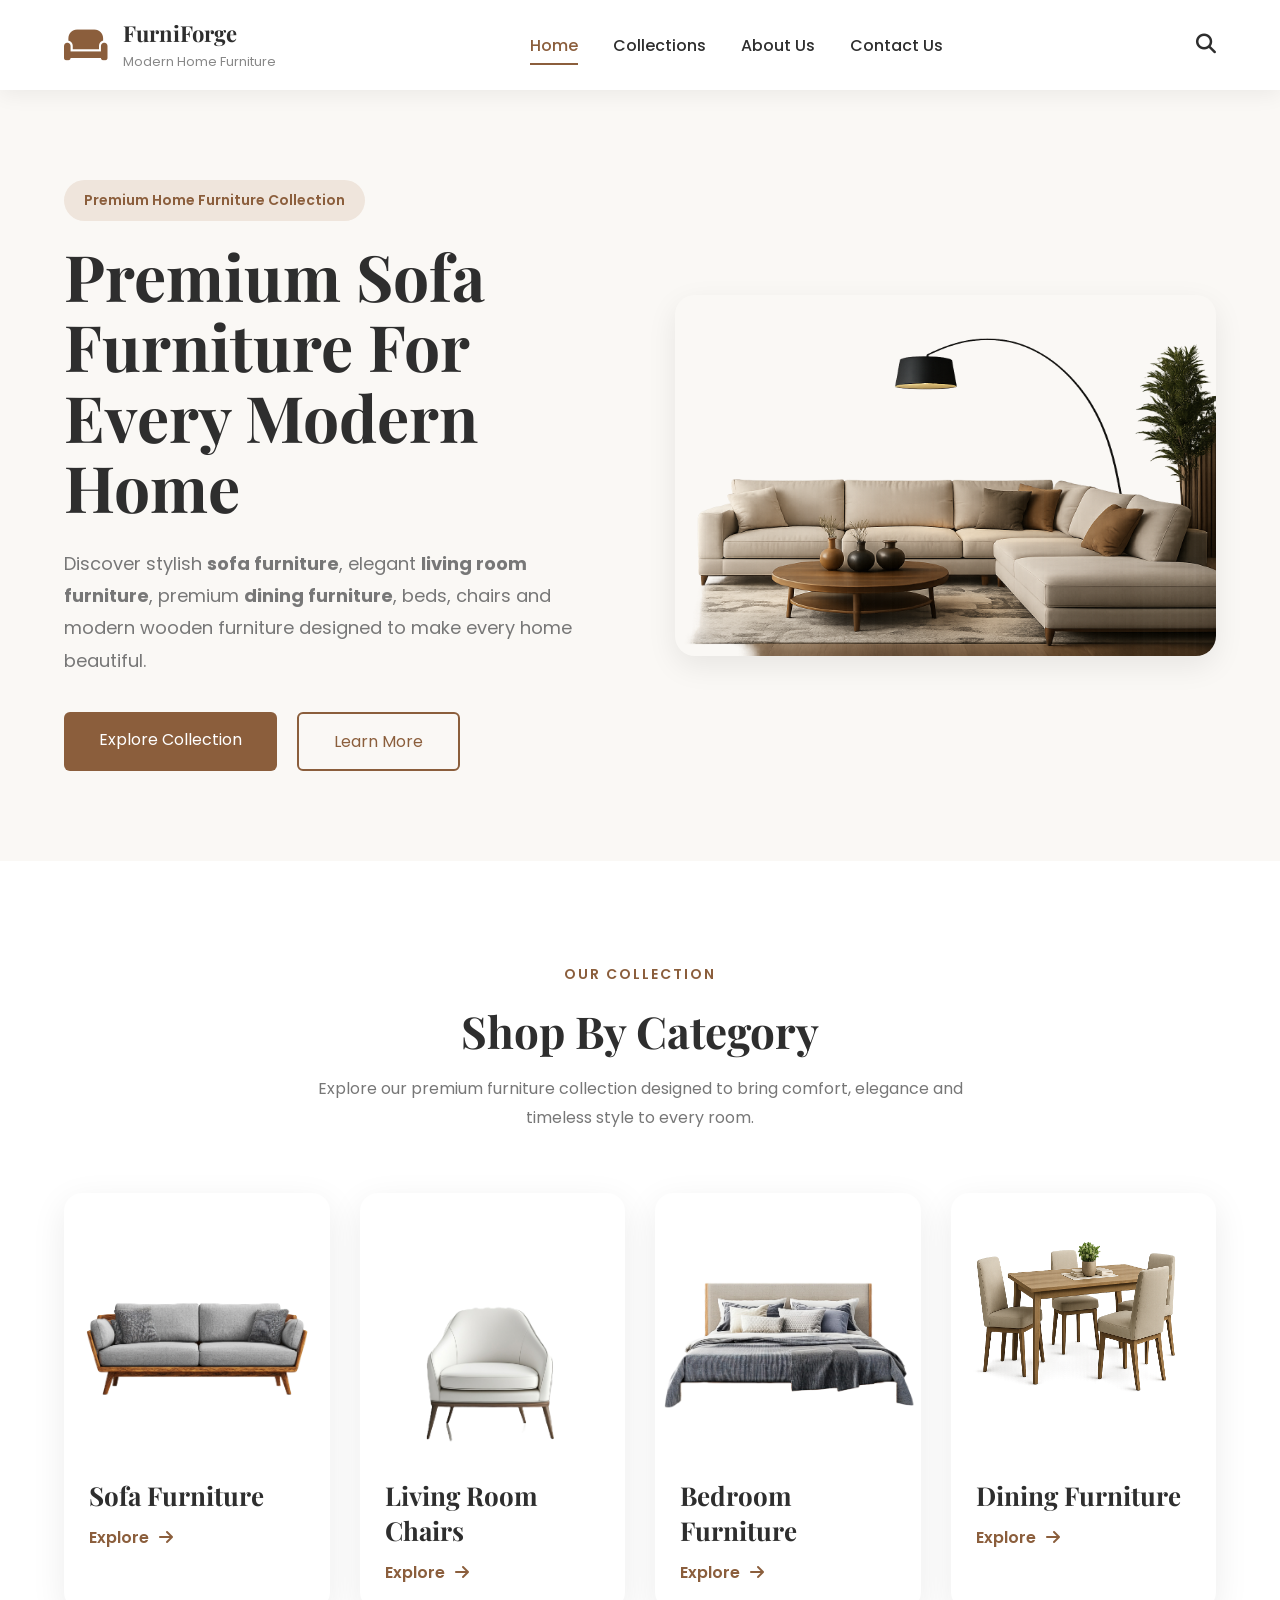
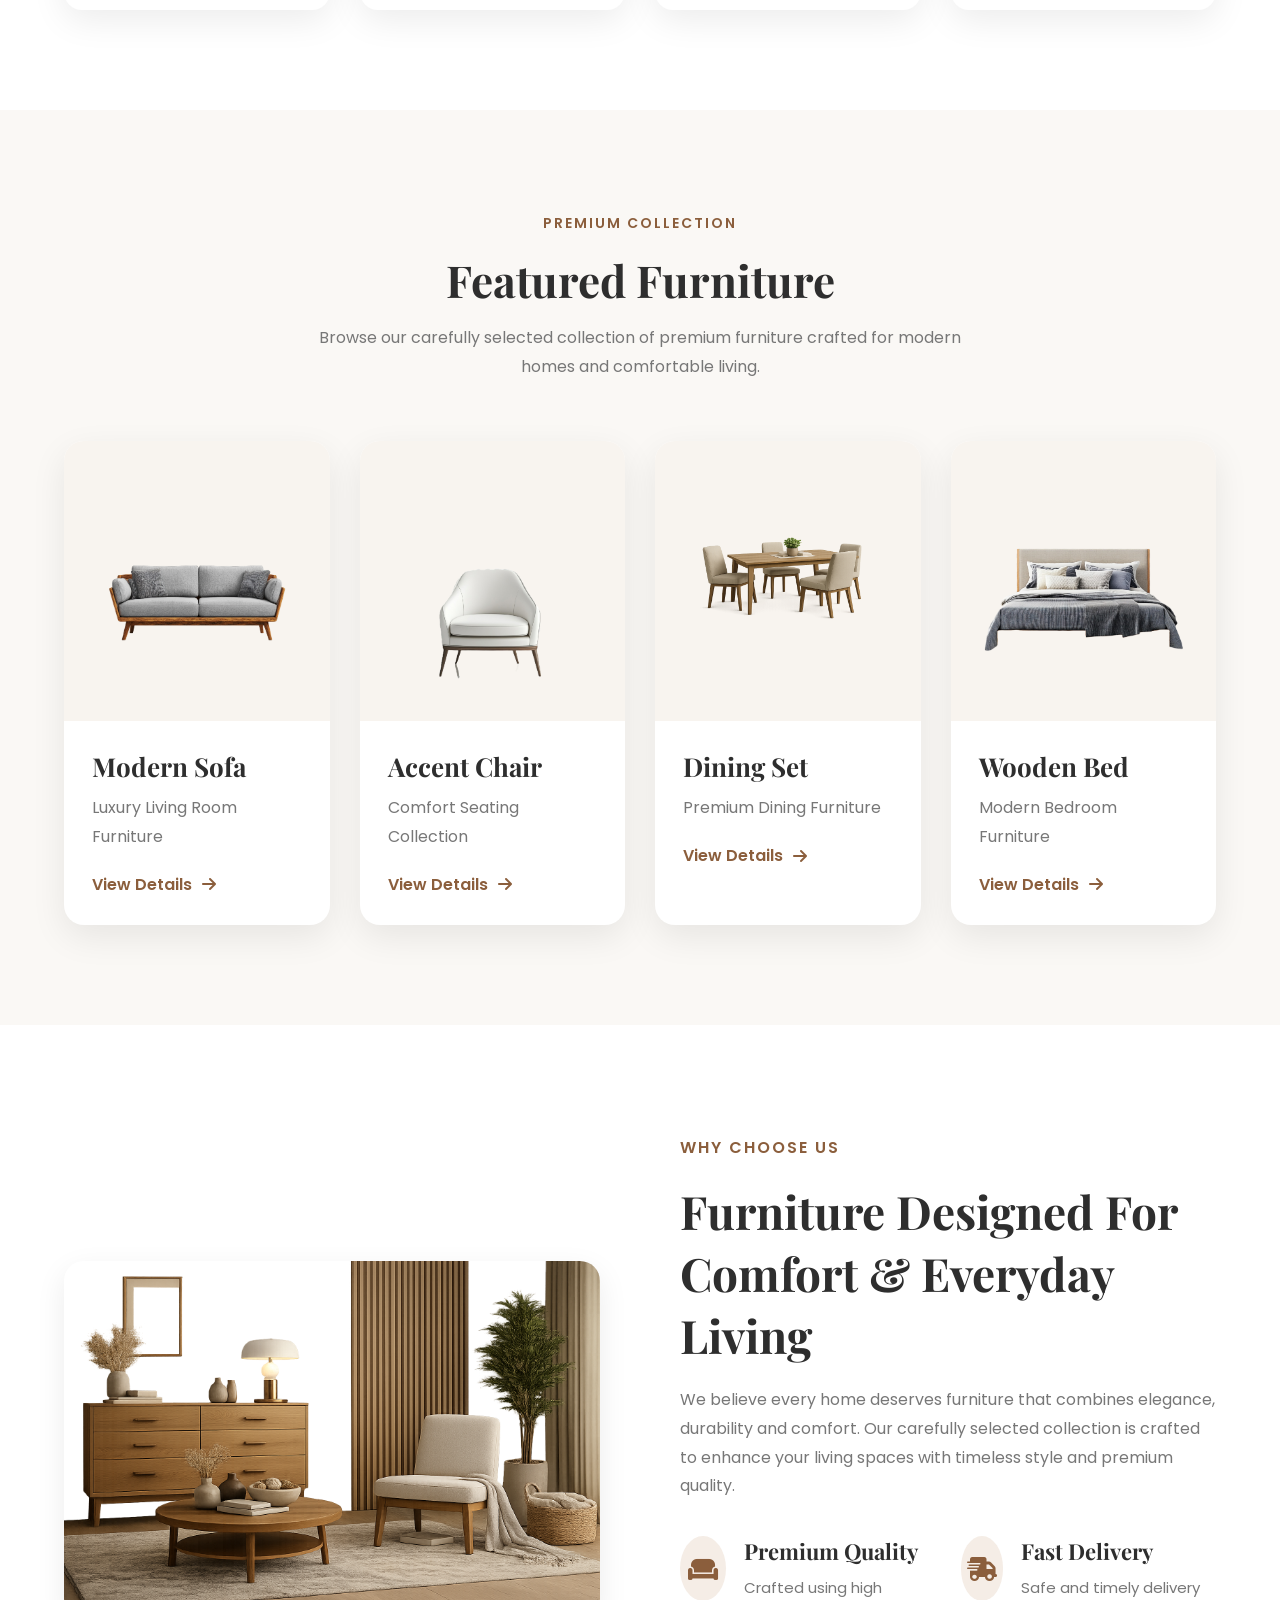
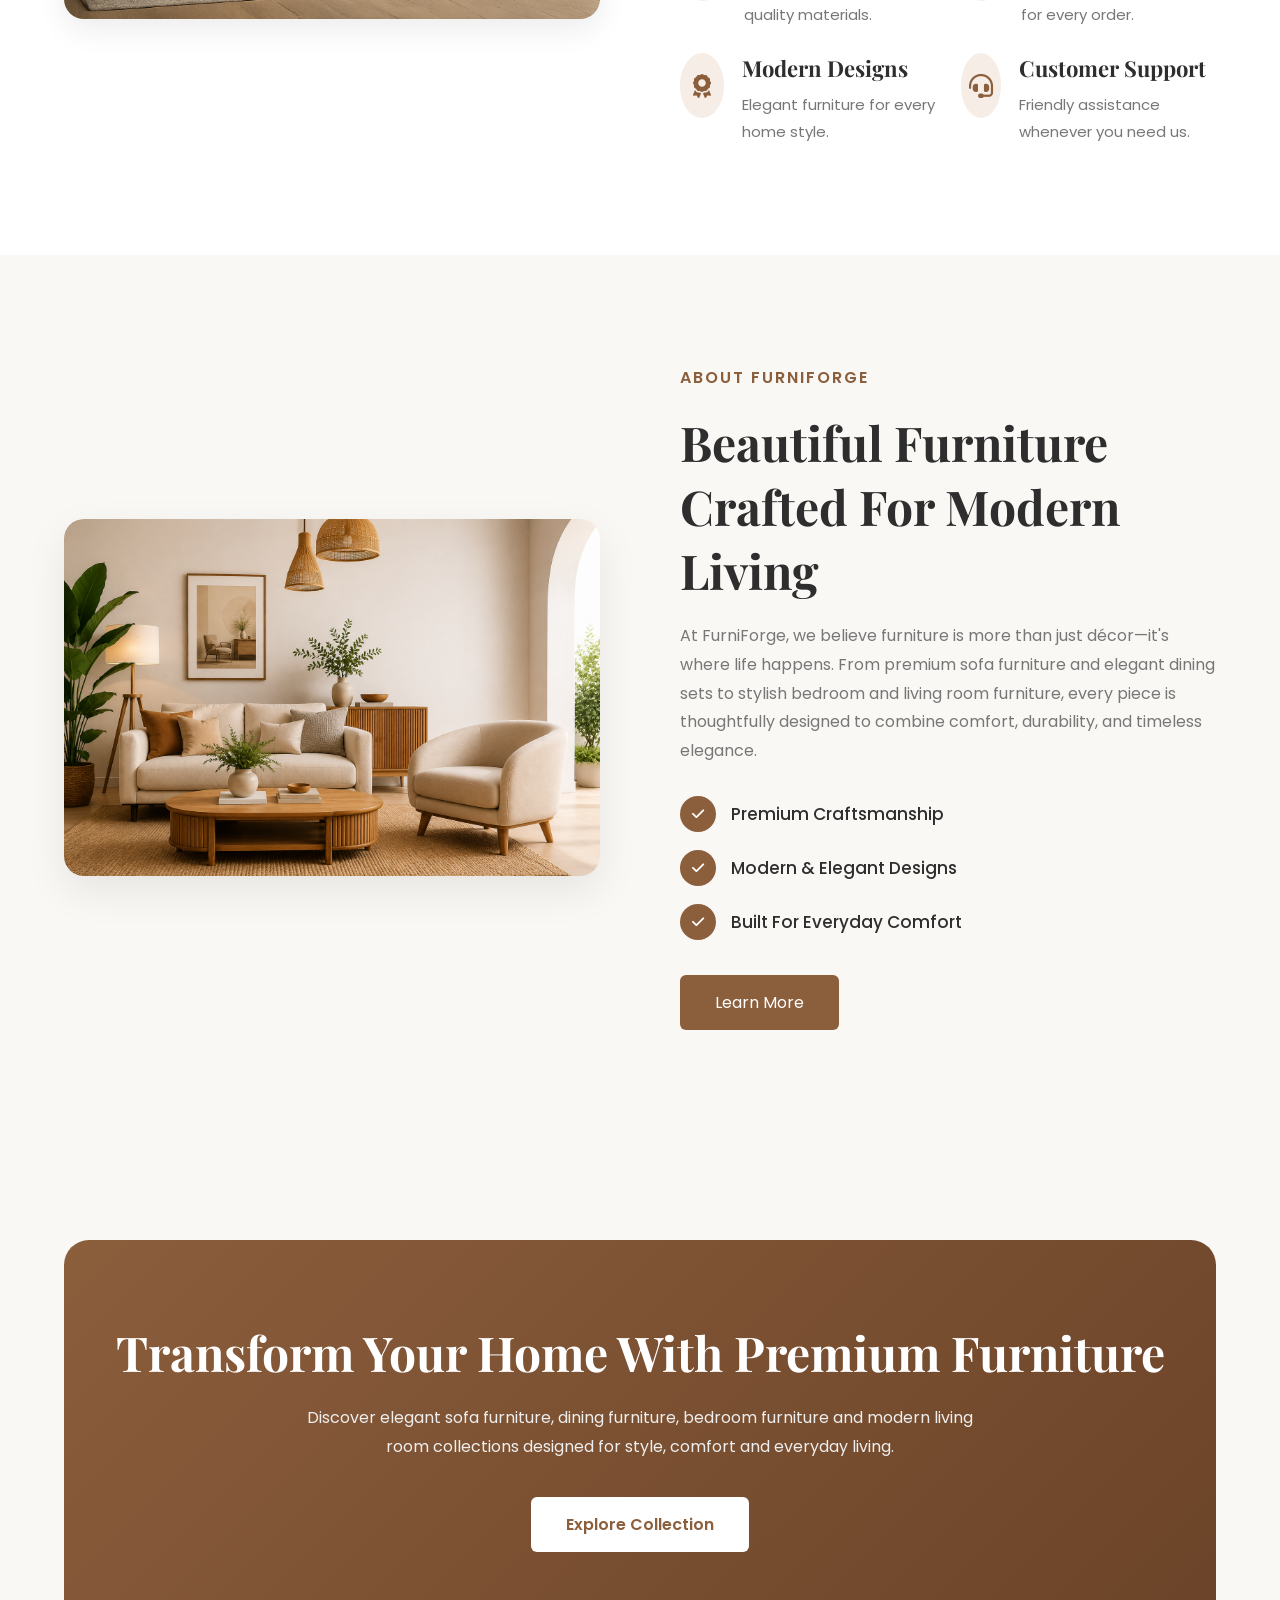
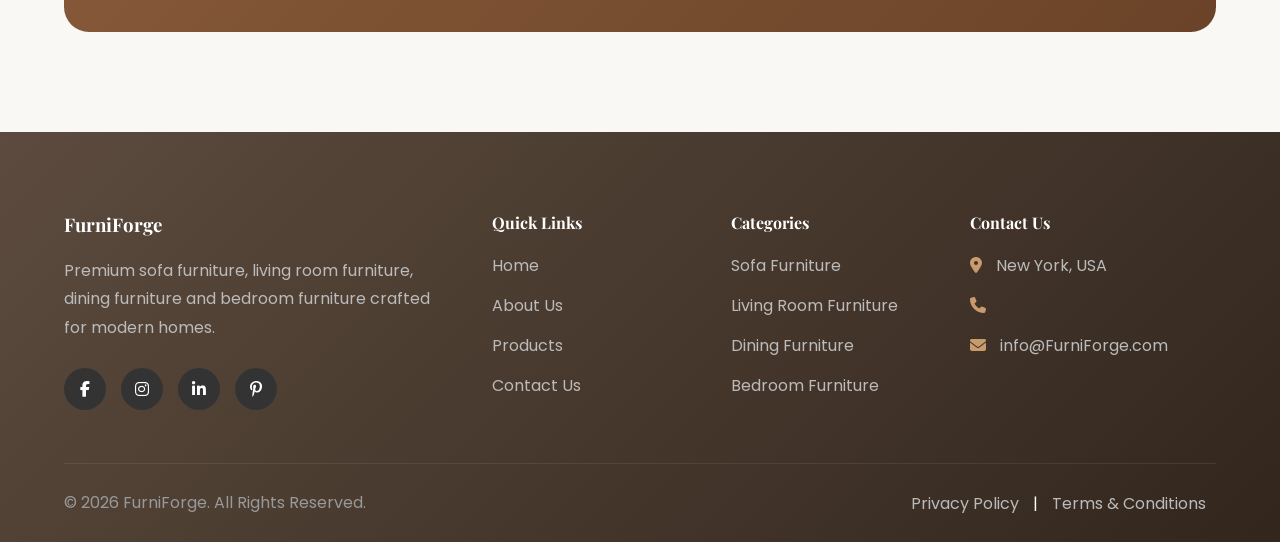
==== index.html @ 325b23bd "landing page" ====
<!doctype html>
<html lang="en">
  <head>
    <meta charset="UTF-8" />
    <meta http-equiv="X-UA-Compatible" content="IE=edge" />
    <meta name="viewport" content="width=device-width, initial-scale=1.0" />

    <title>Premium Sofa Furniture | Living Room & Dining Furniture</title>

    <meta
      name="description"
      content="Explore premium sofa furniture, living room furniture, dining furniture, bedroom furniture and modern home furniture crafted for comfort and style."
    />

    <meta
      name="keywords"
      content="Sofa Furniture, Living Room Furniture, Dining Furniture, Bedroom Furniture, Wooden Furniture, Home Furniture"
    />

    <meta name="author" content="Furniture Store" />

    <meta property="og:title" content="Premium Furniture Store" />
    <meta
      property="og:description"
      content="Modern Sofa Furniture, Living Room Furniture and Dining Furniture."
    />
    <meta property="og:type" content="website" />

    <link rel="preconnect" href="https://fonts.googleapis.com" />

    <link rel="preconnect" href="https://fonts.gstatic.com" crossorigin />

    <link
      href="https://fonts.googleapis.com/css2?family=Playfair+Display:wght@600;700&family=Poppins:wght@300;400;500;600;700&display=swap"
      rel="stylesheet"
    />

    <link
      rel="stylesheet"
      href="https://cdnjs.cloudflare.com/ajax/libs/font-awesome/6.7.2/css/all.min.css"
    />

    <link rel="stylesheet" href="CSS/index.css" />
  </head>

  <body>
    <header class="header">
      <div class="container">
        <nav class="navbar">
          <a href="index.html" class="logo">
            <i class="fa-solid fa-couch"></i>

            <div>
              <h2>FurniForge</h2>

              <span>Modern Home Furniture</span>
            </div>
          </a>

          <ul class="nav-links">
            <div class="close-menu">
              <i class="fa-solid fa-xmark"></i>
            </div>

            <li>
              <a class="active" href="index.html"> Home </a>
            </li>

            <li>
              <a href="#"> Collections </a>
            </li>

            <li>
              <a href="#"> About Us </a>
            </li>

            <li>
              <a href="#"> Contact Us </a>
            </li>
          </ul>

          <div class="nav-icons">
            <a href="#" aria-label="Search">
              <i class="fa-solid fa-magnifying-glass"></i>
            </a>

            <button class="menu-btn" aria-label="Open Menu">
              <i class="fa-solid fa-bars"></i>
            </button>
          </div>
        </nav>
      </div>
    </header>

    <section class="hero">
      <div class="container">
        <div class="hero-wrapper">
          <div class="hero-content">
            <span class="hero-tag"> Premium Home Furniture Collection </span>

            <h1>Premium Sofa Furniture For Every Modern Home</h1>

            <p>
              Discover stylish <strong>sofa furniture</strong>, elegant
              <strong>living room furniture</strong>, premium <strong>dining furniture</strong>,
              beds, chairs and modern wooden furniture designed to make every home beautiful.
            </p>

            <div class="hero-buttons">
              <a href="#products" class="btn"> Explore Collection </a>

              <a href="about.html" class="btn-outline"> Learn More </a>
            </div>
          </div>

          <div class="hero-image">
            <img src="Assets/hero.png" alt="Premium Sofa Furniture Living Room Furniture" />
          </div>
        </div>
      </div>
    </section>

    <section class="categories">
      <div class="container">
        <div class="section-title">
          <span>Our Collection</span>

          <h2>Shop By Category</h2>

          <p>
            Explore our premium furniture collection designed to bring comfort, elegance and
            timeless style to every room.
          </p>
        </div>

        <div class="category-grid">
          <!-- Sofa -->

          <div class="category-card">
            <img src="Assets/sofa.png" alt="Premium Sofa Furniture" />

            <div class="category-content">
              <h3>Sofa Furniture</h3>

              <a href="#">
                Explore
                <i class="fa-solid fa-arrow-right"></i>
              </a>
            </div>
          </div>

          <div class="category-card">
            <img src="Assets/chair.png" alt="Modern Chairs" />

            <div class="category-content">
              <h3>Living Room Chairs</h3>

              <a href="#">
                Explore
                <i class="fa-solid fa-arrow-right"></i>
              </a>
            </div>
          </div>

          <div class="category-card">
            <img src="Assets/bed.png" alt="Wooden Bed Furniture" />

            <div class="category-content">
              <h3>Bedroom Furniture</h3>

              <a href="#">
                Explore
                <i class="fa-solid fa-arrow-right"></i>
              </a>
            </div>
          </div>

          <div class="category-card">
            <img src="Assets/dining.png" alt="Dining Furniture" />

            <div class="category-content">
              <h3>Dining Furniture</h3>

              <a href="#">
                Explore
                <i class="fa-solid fa-arrow-right"></i>
              </a>
            </div>
          </div>
        </div>
      </div>
    </section>

    <section class="featured" id="products">
      <div class="container">
        <div class="section-title">
          <span>Premium Collection</span>

          <h2>Featured Furniture</h2>

          <p>
            Browse our carefully selected collection of premium furniture crafted for modern homes
            and comfortable living.
          </p>
        </div>

        <div class="featured-grid">
          <div class="product-card">
            <div class="product-img">
              <img src="Assets/sofa.png" alt="Modern Sofa Furniture" />
            </div>

            <div class="product-content">
              <h3>Modern Sofa</h3>

              <p>Luxury Living Room Furniture</p>

              <a href="#">
                View Details
                <i class="fa-solid fa-arrow-right"></i>
              </a>
            </div>
          </div>

          <div class="product-card">
            <div class="product-img">
              <img src="Assets/chair.png" alt="Accent Chair" />
            </div>

            <div class="product-content">
              <h3>Accent Chair</h3>

              <p>Comfort Seating Collection</p>

              <a href="#">
                View Details
                <i class="fa-solid fa-arrow-right"></i>
              </a>
            </div>
          </div>

          <div class="product-card">
            <div class="product-img">
              <img src="Assets/dining.png" alt="Dining Furniture" />
            </div>

            <div class="product-content">
              <h3>Dining Set</h3>

              <p>Premium Dining Furniture</p>

              <a href="#">
                View Details
                <i class="fa-solid fa-arrow-right"></i>
              </a>
            </div>
          </div>

          <div class="product-card">
            <div class="product-img">
              <img src="Assets/bed.png" alt="Wooden Bed" />
            </div>

            <div class="product-content">
              <h3>Wooden Bed</h3>

              <p>Modern Bedroom Furniture</p>

              <a href="#">
                View Details
                <i class="fa-solid fa-arrow-right"></i>
              </a>
            </div>
          </div>
        </div>
      </div>
    </section>

    <section class="why-us">
      <div class="container">
        <div class="why-wrapper">
          <div class="why-image">
            <img src="Assets/Furniture.png" alt="Premium Wooden Furniture" />
          </div>

          <div class="why-content">
            <span class="section-subtitle"> Why Choose Us </span>

            <h2>Furniture Designed For Comfort & Everyday Living</h2>

            <p>
              We believe every home deserves furniture that combines elegance, durability and
              comfort. Our carefully selected collection is crafted to enhance your living spaces
              with timeless style and premium quality.
            </p>

            <div class="why-features">
              <div class="feature-item">
                <i class="fa-solid fa-couch"></i>

                <div>
                  <h4>Premium Quality</h4>

                  <p>Crafted using high quality materials.</p>
                </div>
              </div>

              <div class="feature-item">
                <i class="fa-solid fa-truck-fast"></i>

                <div>
                  <h4>Fast Delivery</h4>

                  <p>Safe and timely delivery for every order.</p>
                </div>
              </div>

              <div class="feature-item">
                <i class="fa-solid fa-award"></i>

                <div>
                  <h4>Modern Designs</h4>

                  <p>Elegant furniture for every home style.</p>
                </div>
              </div>

              <div class="feature-item">
                <i class="fa-solid fa-headset"></i>

                <div>
                  <h4>Customer Support</h4>

                  <p>Friendly assistance whenever you need us.</p>
                </div>
              </div>
            </div>
          </div>
        </div>
      </div>
    </section>

    <section class="about">
      <div class="container">
        <div class="about-wrapper">
          <div class="about-image">
            <img src="Assets/About.png" alt="Modern Living Room Furniture" />
          </div>

          <div class="about-content">
            <span class="section-subtitle"> About FurniForge </span>

            <h2>Beautiful Furniture Crafted For Modern Living</h2>

            <p>
              At FurniForge, we believe furniture is more than just décor—it's where life happens.
              From premium sofa furniture and elegant dining sets to stylish bedroom and living room
              furniture, every piece is thoughtfully designed to combine comfort, durability, and
              timeless elegance.
            </p>

            <div class="about-features">
              <div>
                <i class="fa-solid fa-check"></i>

                Premium Craftsmanship
              </div>

              <div>
                <i class="fa-solid fa-check"></i>

                Modern & Elegant Designs
              </div>

              <div>
                <i class="fa-solid fa-check"></i>

                Built For Everyday Comfort
              </div>
            </div>

            <a href="about.html" class="btn"> Learn More </a>
          </div>
        </div>
      </div>
    </section>

    <section class="cta">
      <div class="container">
        <div class="cta-box">
          <h2>Transform Your Home With Premium Furniture</h2>

          <p>
            Discover elegant sofa furniture, dining furniture, bedroom furniture and modern living
            room collections designed for style, comfort and everyday living.
          </p>

          <a href="#" class="btn"> Explore Collection </a>
        </div>
      </div>
    </section>

    <footer class="footer">
      <div class="container">
        <div class="footer-grid">
          <div class="footer-col">
            <h3>FurniForge</h3>

            <p>
              Premium sofa furniture, living room furniture, dining furniture and bedroom furniture
              crafted for modern homes.
            </p>

            <div class="social-icons">
              <a href="#"><i class="fab fa-facebook-f"></i></a>

              <a href="#"><i class="fab fa-instagram"></i></a>

              <a href="#"><i class="fab fa-linkedin-in"></i></a>

              <a href="#"><i class="fab fa-pinterest-p"></i></a>
            </div>
          </div>

          <div class="footer-col">
            <h4>Quick Links</h4>

            <ul>
              <li><a href="index.html">Home</a></li>

              <li><a href="about.html">About Us</a></li>

              <li><a href="#">Products</a></li>

              <li><a href="#">Contact Us</a></li>
            </ul>
          </div>

          <div class="footer-col">
            <h4>Categories</h4>

            <ul>
              <li><a href="#">Sofa Furniture</a></li>

              <li><a href="#">Living Room Furniture</a></li>

              <li><a href="#">Dining Furniture</a></li>

              <li><a href="#">Bedroom Furniture</a></li>
            </ul>
          </div>

          <div class="footer-col">
            <h4>Contact Us</h4>

            <ul>
              <li>
                <i class="fa-solid fa-location-dot"></i>
                New York, USA
              </li>

              <li>
                <i class="fa-solid fa-phone"></i>
              </li>

              <li>
                <i class="fa-solid fa-envelope"></i>
                info@FurniForge.com
              </li>
            </ul>
          </div>
        </div>

        <div class="footer-bottom">
          <p>© 2026 FurniForge. All Rights Reserved.</p>

          <div>
            <a href="privacy-policy.html">Privacy Policy</a>

            <span>|</span>

            <a href="terms-and-conditions.html">Terms & Conditions</a>
          </div>
        </div>
      </div>
    </footer>
  </body>

  <script src="JS/script.js"></script>
</html>
---- CSS/index.css ----
:root {
  --primary: #8b5e3c;
  --secondary: #c89b6d;
  --background: #faf8f5;
  --white: #ffffff;
  --dark: #2e2e2e;
  --light: #777;
  --border: #ece6df;
  --shadow: 0 10px 30px rgba(0, 0, 0, 0.08);
}

* {
  margin: 0;
  padding: 0;
  box-sizing: border-box;
}

html {
  scroll-behavior: smooth;
}

body {
  font-family: "Poppins", sans-serif;
  background: var(--background);
  color: var(--dark);
  overflow-x: hidden;
}

img {
  width: 100%;
  display: block;
}

a {
  text-decoration: none;
  color: inherit;
}

ul {
  list-style: none;
}

.container {
  width: 90%;
  max-width: 1320px;
  margin: auto;
}

section {
  padding: 90px 0;
}

h1,
h2,
h3,
h4 {
  font-family: "Playfair Display", serif;
  font-weight: 700;
}

h1 {
  font-size: 64px;
  line-height: 1.1;
}

h2 {
  font-size: 42px;
}

p {
  color: var(--light);
  line-height: 1.8;
}

.btn {
  display: inline-block;
  padding: 15px 35px;
  background: var(--primary);
  color: #fff;
  border-radius: 6px;
  transition: 0.3s;
}

.btn:hover {
  background: #6b4328;
}

.header {
  position: sticky;
  top: 0;
  left: 0;
  width: 100%;
  background: #fff;
  z-index: 999;
  box-shadow: 0 5px 20px rgba(0, 0, 0, 0.06);
}

.navbar {
  display: flex;
  justify-content: space-between;
  align-items: center;
  height: 90px;
}

.logo {
  display: flex;
  align-items: center;
  gap: 15px;
}

.logo i {
  font-size: 35px;
  color: var(--primary);
}

.logo h2 {
  font-size: 22px;
  color: var(--dark);
}

.logo span {
  font-size: 13px;
  color: #888;
}

.nav-links {
  display: flex;
  gap: 35px;
}

.nav-links a {
  position: relative;
  font-weight: 500;
  color: var(--dark);
  transition: 0.3s;
}

.nav-links a:hover,
.nav-links .active {
  color: var(--primary);
}

.nav-links a::after {
  content: "";
  position: absolute;
  left: 0;
  bottom: -8px;
  width: 0;
  height: 2px;
  background: var(--primary);
  transition: 0.3s;
}

.nav-links a:hover::after,
.nav-links .active::after {
  width: 100%;
}

.nav-icons {
  display: flex;
  align-items: center;
  gap: 25px;
}

.nav-icons i {
  font-size: 20px;
  color: var(--dark);
  cursor: pointer;
  transition: 0.3s;
}

.nav-icons i:hover {
  color: var(--primary);
}

.menu-btn {
  display: none;
  border: none;
  background: none;
  cursor: pointer;
}

.menu-btn i {
  font-size: 28px;
}

.close-menu {
  display: none;
}

.hero {
  padding: 90px 0;
  background: #faf8f5;
}

.hero-wrapper {
  display: flex;
  align-items: center;
  justify-content: space-between;
  gap: 70px;
}

.hero-content {
  flex: 1;
}

.hero-tag {
  display: inline-block;
  padding: 10px 20px;
  background: #efe5dc;
  color: var(--primary);
  border-radius: 40px;
  font-size: 14px;
  font-weight: 600;
  margin-bottom: 20px;
}

.hero-content h1 {
  font-size: 64px;
  line-height: 1.1;
  margin-bottom: 25px;
  color: var(--dark);
}

.hero-content p {
  font-size: 18px;
  margin-bottom: 35px;
  max-width: 600px;
}

.hero-buttons {
  display: flex;
  gap: 20px;
}

.btn-outline {
  padding: 15px 35px;
  border: 2px solid var(--primary);
  border-radius: 6px;
  color: var(--primary);
  transition: 0.3s;
}

.btn-outline:hover {
  background: var(--primary);
  color: #fff;
}

.hero-image {
  flex: 1;
}

.hero-image img {
  width: 100%;
  border-radius: 20px;
  box-shadow: var(--shadow);
}

.categories {
  padding: 100px 0;
  background: #fff;
}

.section-title {
  text-align: center;
  margin-bottom: 60px;
}

.section-title span {
  color: var(--primary);
  text-transform: uppercase;
  letter-spacing: 2px;
  font-size: 14px;
  font-weight: 600;
}

.section-title h2 {
  margin: 15px 0;
  font-size: 44px;
}

.section-title p {
  max-width: 650px;
  margin: auto;
}

.category-grid {
  display: grid;
  grid-template-columns: repeat(4, 1fr);
  gap: 30px;
}

.category-card {
  overflow: hidden;
  border-radius: 18px;
  background: #fff;
  box-shadow: 0 10px 35px rgba(0, 0, 0, 0.08);
  transition: 0.4s;
}

.category-card:hover {
  transform: translateY(-10px);
}

.category-card img {
  width: 100%;
  height: 260px;
  object-fit: fill;
  transition: 0.5s;
}

.category-card:hover img {
  transform: scale(1.08);
}

.category-content {
  padding: 25px;
}

.category-content h3 {
  margin-bottom: 12px;
  font-size: 26px;
}

.category-content a {
  color: var(--primary);
  font-weight: 600;
  display: inline-flex;
  gap: 10px;
  align-items: center;
}

.category-content a i {
  transition: 0.3s;
}

.category-card:hover i {
  transform: translateX(8px);
}

/* FEATURED */

.featured {
  background: #faf8f5;
  padding: 100px 0;
}

.featured-grid {
  margin-top: 60px;
  display: grid;
  grid-template-columns: repeat(4, 1fr);
  gap: 30px;
}

.product-card {
  background: #fff;
  border-radius: 20px;
  overflow: hidden;
  box-shadow: 0 12px 35px rgba(0, 0, 0, 0.08);
  transition: 0.4s;
}

.product-card:hover {
  transform: translateY(-10px);
}

.product-img {
  height: 280px;
  background: #f8f4ef;
  display: flex;
  align-items: center;
  justify-content: center;
  overflow: hidden;
}

.product-img img {
  width: 80%;
  transition: 0.4s;
}

.product-card:hover img {
  transform: scale(1.08);
}

.product-content {
  padding: 28px;
}

.product-content h3 {
  font-size: 26px;
  margin-bottom: 10px;
}

.product-content p {
  margin-bottom: 20px;
  color: #777;
}

.product-content a {
  color: var(--primary);
  font-weight: 600;
  display: inline-flex;
  gap: 10px;
  align-items: center;
}

.product-content a i {
  transition: 0.3s;
}

.product-card:hover a i {
  transform: translateX(8px);
}

.why-us {
  padding: 110px 0;
  background: #fff;
}

.why-wrapper {
  display: flex;
  align-items: center;
  gap: 80px;
}

.why-image {
  flex: 1;
}

.why-image img {
  width: 100%;
  border-radius: 20px;
  box-shadow: var(--shadow);
}

.why-content {
  flex: 1;
}

.section-subtitle {
  color: var(--primary);
  font-weight: 600;
  text-transform: uppercase;
  letter-spacing: 2px;
}

.why-content h2 {
  font-size: 46px;
  margin: 20px 0;
}

.why-content > p {
  margin-bottom: 35px;
}

.why-features {
  display: grid;
  grid-template-columns: repeat(2, 1fr);
  gap: 25px;
}

.feature-item {
  display: flex;
  gap: 18px;
}

.feature-item i {
  width: 65px;
  height: 65px;
  background: #f5ede6;
  color: var(--primary);
  border-radius: 50%;
  display: flex;
  justify-content: center;
  align-items: center;
  font-size: 24px;
}

.feature-item h4 {
  margin-bottom: 8px;
  font-size: 22px;
}

.feature-item p {
  font-size: 15px;
}

/* ABOUT */

.about {
  padding: 110px 0;
  background: #faf8f5;
}

.about-wrapper {
  display: flex;
  align-items: center;
  gap: 80px;
}

.about-image {
  flex: 1;
}

.about-image img {
  width: 100%;
  border-radius: 20px;
  box-shadow: 0 15px 40px rgba(0, 0, 0, 0.08);
}

.about-content {
  flex: 1;
}

.about-content h2 {
  font-size: 48px;
  margin: 20px 0;
}

.about-content p {
  margin-bottom: 30px;
}

.about-features {
  display: flex;
  flex-direction: column;
  gap: 18px;
  margin-bottom: 35px;
}

.about-features div {
  display: flex;
  align-items: center;
  gap: 15px;
  font-size: 17px;
  font-weight: 500;
}

.about-features i {
  width: 36px;
  height: 36px;
  background: var(--primary);
  color: #fff;
  border-radius: 50%;
  display: flex;
  justify-content: center;
  align-items: center;
  font-size: 14px;
}

/* CTA */

.cta {
  padding: 100px 0;
  background: #faf8f5;
}

.cta-box {
  background: linear-gradient(135deg, #8b5e3c, #6b4328);
  border-radius: 25px;
  padding: 80px 40px;
  text-align: center;
  color: #fff;
}

.cta-box h2 {
  font-size: 48px;
  margin-bottom: 20px;
  color: #fff;
}

.cta-box p {
  max-width: 700px;
  margin: 0 auto 35px;
  color: #eee;
}

.cta-box .btn {
  background: #fff;
  color: var(--primary);
  font-weight: 600;
}

.cta-box .btn:hover {
  background: #f2f2f2;
}

/* FOOTER */

.footer {
  background: linear-gradient(135deg, #5c4b3e, #32261d);
  color: #fff;
  padding: 80px 0 25px;
}

.footer-grid {
  display: grid;
  grid-template-columns: 2fr 1fr 1fr 1.3fr;
  gap: 50px;
  margin-bottom: 50px;
}

.footer h3,
.footer h4 {
  color: #fff;
  margin-bottom: 20px;
}

.footer p {
  color: #bbb;
  line-height: 1.8;
}

.footer ul {
  padding: 0;
}

.footer ul li {
  margin-bottom: 15px;
  color: #bbb;
}

.footer ul li a {
  color: #bbb;
  transition: 0.3s;
}

.footer ul li a:hover {
  color: #fff;
  padding-left: 5px;
}

.footer ul li i {
  color: var(--secondary);
  margin-right: 10px;
}

.social-icons {
  display: flex;
  gap: 15px;
  margin-top: 25px;
}

.social-icons a {
  width: 42px;
  height: 42px;
  border-radius: 50%;
  background: #333;
  color: #fff;
  display: flex;
  align-items: center;
  justify-content: center;
  transition: 0.3s;
}

.social-icons a:hover {
  background: var(--primary);
}

.footer-bottom {
  border-top: 1px solid rgba(255, 255, 255, 0.08);
  padding-top: 25px;
  display: flex;
  justify-content: space-between;
  align-items: center;
  flex-wrap: wrap;
  gap: 15px;
}

.footer-bottom p {
  color: #999;
}

.footer-bottom a {
  color: #bbb;
  margin: 0 10px;
}

.footer-bottom a:hover {
  color: #fff;
}

@media (max-width: 992px) {
  .logo h2 {
    font-size: 24px;
  }

  .logo span {
    display: none;
  }

  .menu-btn {
    display: block;
  }

  .nav-icons a {
    display: none;
  }

  /* Menu */

  .nav-links {
    position: fixed;
    top: 0;
    right: -100%;
    width: 300px;
    height: 100vh;
    background: #fff;
    display: flex;
    flex-direction: column;
    align-items: flex-start;
    justify-content: flex-start;
    gap: 25px;
    padding: 100px 35px;
    transition: 0.4s ease;
    box-shadow: -10px 0 30px rgba(0, 0, 0, 0.1);
    z-index: 1001;
  }

  .nav-links.active {
    right: 0;
  }

  .nav-links li {
    width: 100%;
  }

  .nav-links a {
    display: block;
    width: 100%;
    padding: 10px 0;
    font-size: 18px;
  }

  /* Close */

  .close-menu {
    display: block;
    position: absolute;
    top: 30px;
    right: 30px;
    cursor: pointer;
  }

  .close-menu i {
    font-size: 28px;
    color: var(--primary);
  }
}

@media (max-width: 576px) {
  .header {
    padding: 0;
  }

  .navbar {
    height: 75px;
  }

  .logo i {
    font-size: 34px;
  }

  .logo h2 {
    font-size: 20px;
  }

  .nav-links {
    width: 270px;
    padding: 90px 25px;
  }
}

@media (max-width: 992px) {
  .hero-wrapper {
    flex-direction: column-reverse;
    text-align: center;
  }

  .hero-content h1 {
    font-size: 42px;
  }

  .hero-content p {
    margin: auto;
    margin-bottom: 30px;
  }

  .hero-buttons {
    justify-content: center;
  }
  .hero-image {
    display: none;
  }
}

@media (max-width: 992px) {
  .category-grid {
    grid-template-columns: repeat(2, 1fr);
  }
}

@media (max-width: 576px) {
  .category-grid {
    grid-template-columns: 1fr;
  }

  .section-title h2 {
    font-size: 34px;
  }
}

@media (max-width: 992px) {
  .featured-grid {
    grid-template-columns: repeat(2, 1fr);
  }
}

@media (max-width: 576px) {
  .featured-grid {
    grid-template-columns: 1fr;
  }
}
@media (max-width: 992px) {
  .why-wrapper {
    flex-direction: column;
  }

  .why-content {
    text-align: center;
  }

  .why-features {
    grid-template-columns: 1fr;
  }

  .feature-item {
    justify-content: center;
    text-align: left;
  }
}

@media (max-width: 992px) {
  .footer-grid {
    grid-template-columns: 1fr 1fr;
  }

  .footer-bottom {
    flex-direction: column;
    text-align: center;
  }
}

@media (max-width: 576px) {
  .footer-grid {
    grid-template-columns: 1fr;
  }

  .cta-box {
    padding: 50px 25px;
  }

  .cta-box h2 {
    font-size: 34px;
  }
}

@media (max-width: 992px) {
  .about-wrapper {
    flex-direction: column;
  }

  .about-content {
    text-align: center;
  }

  .about-features {
    align-items: center;
  }

  .about-content h2 {
    font-size: 38px;
  }
}

@media (max-width: 576px) {
  .about {
    padding: 80px 0;
  }

  .about-content h2 {
    font-size: 30px;
  }
}
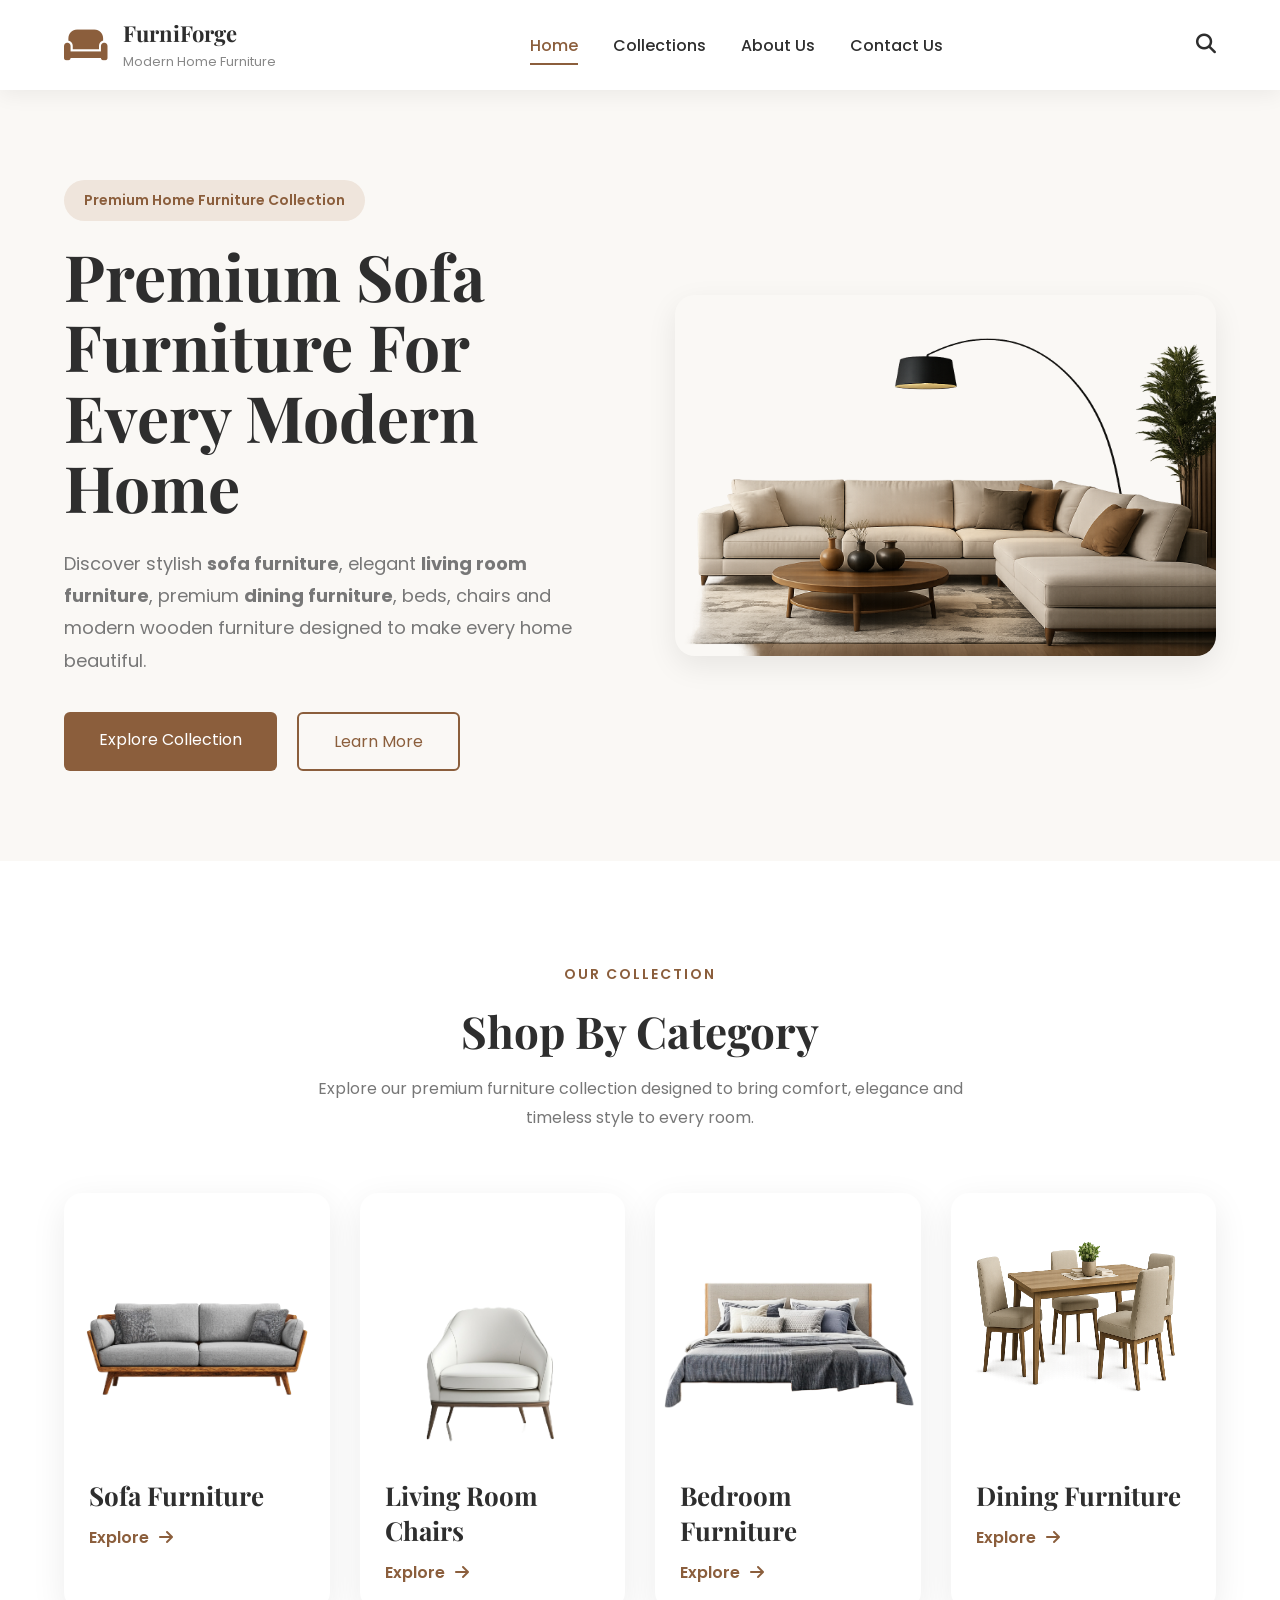
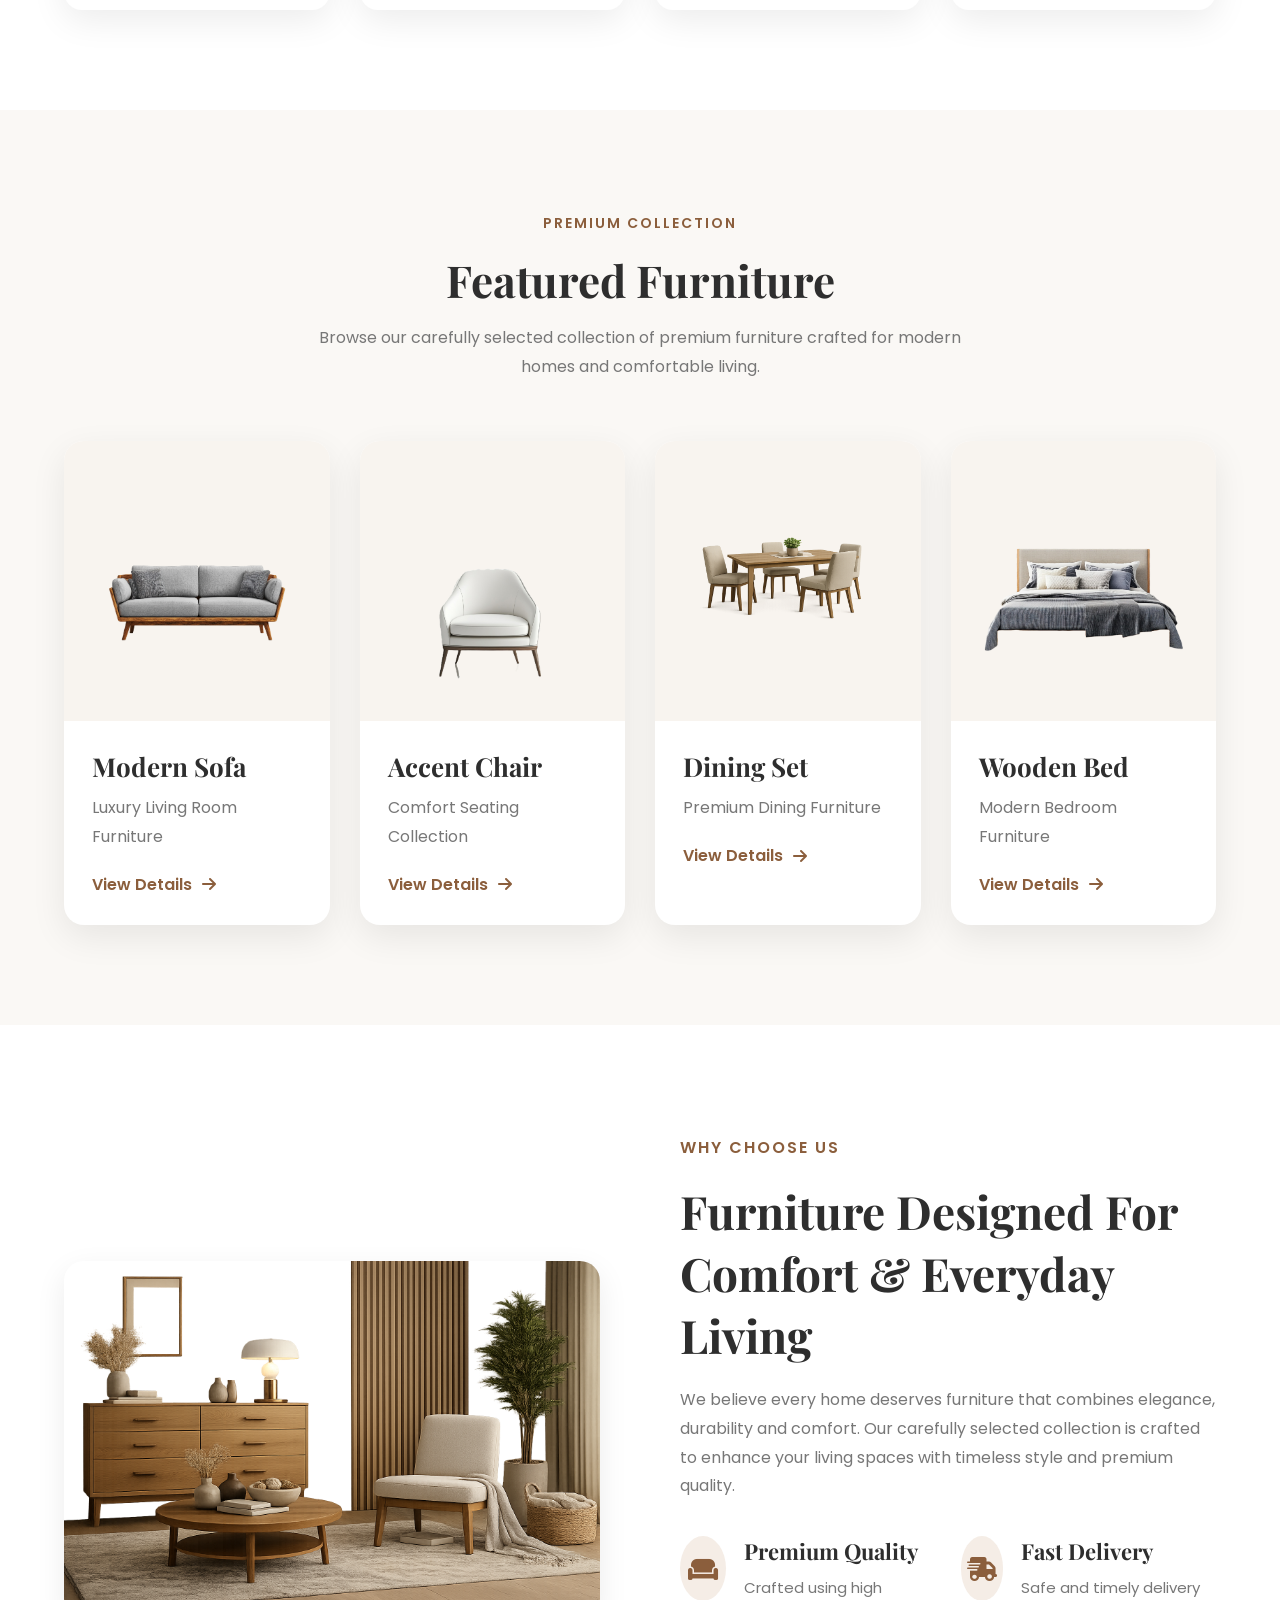
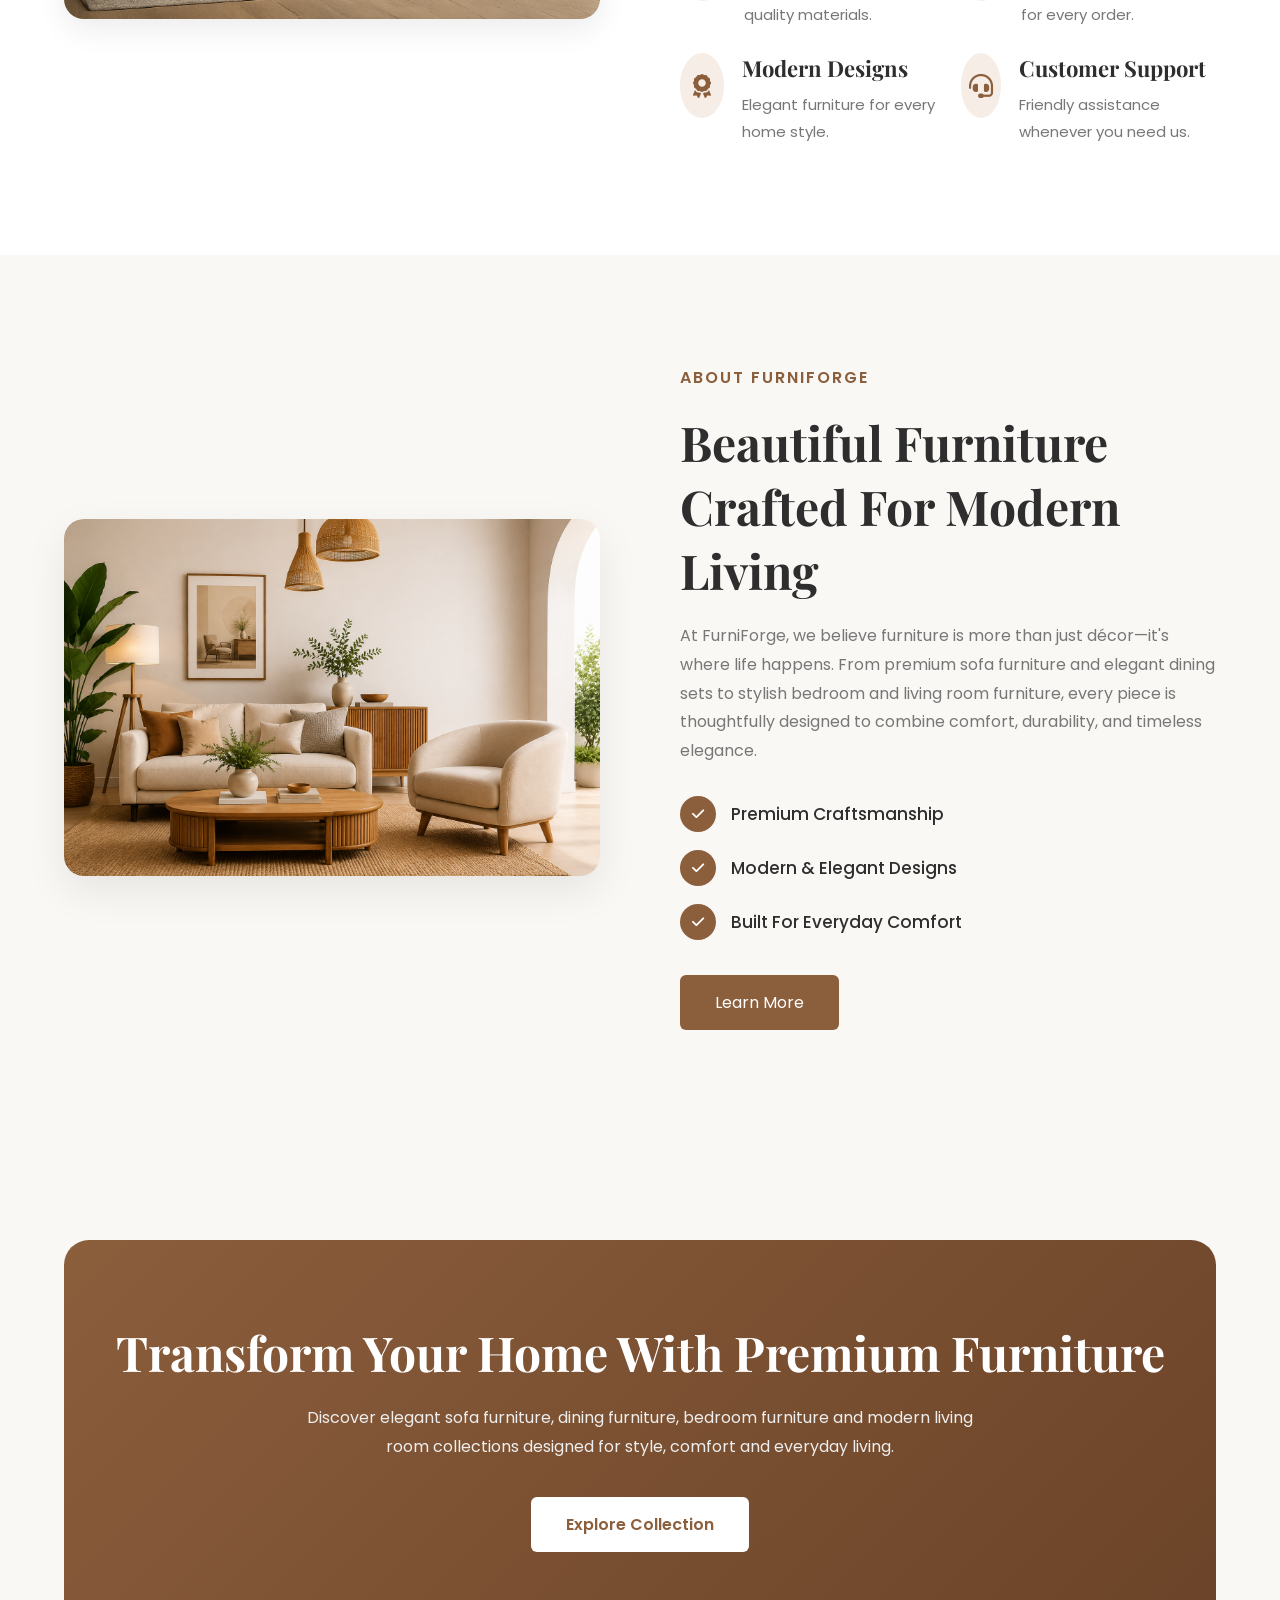
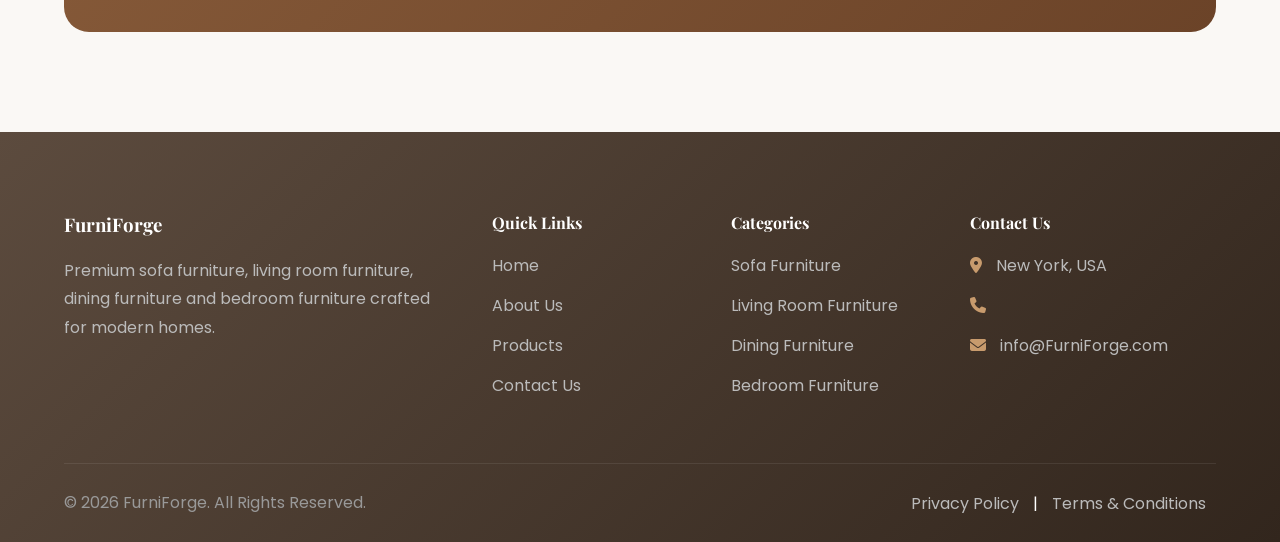
==== commit 656614c0: "link removed" ====
--- a/index.html
+++ b/index.html
@@ -411,7 +411,7 @@
               crafted for modern homes.
             </p>
 
-            <div class="social-icons">
+            <!-- <div class="social-icons">
               <a href="#"><i class="fab fa-facebook-f"></i></a>
 
               <a href="#"><i class="fab fa-instagram"></i></a>
@@ -419,7 +419,7 @@
               <a href="#"><i class="fab fa-linkedin-in"></i></a>
 
               <a href="#"><i class="fab fa-pinterest-p"></i></a>
-            </div>
+            </div> -->
           </div>
 
           <div class="footer-col">
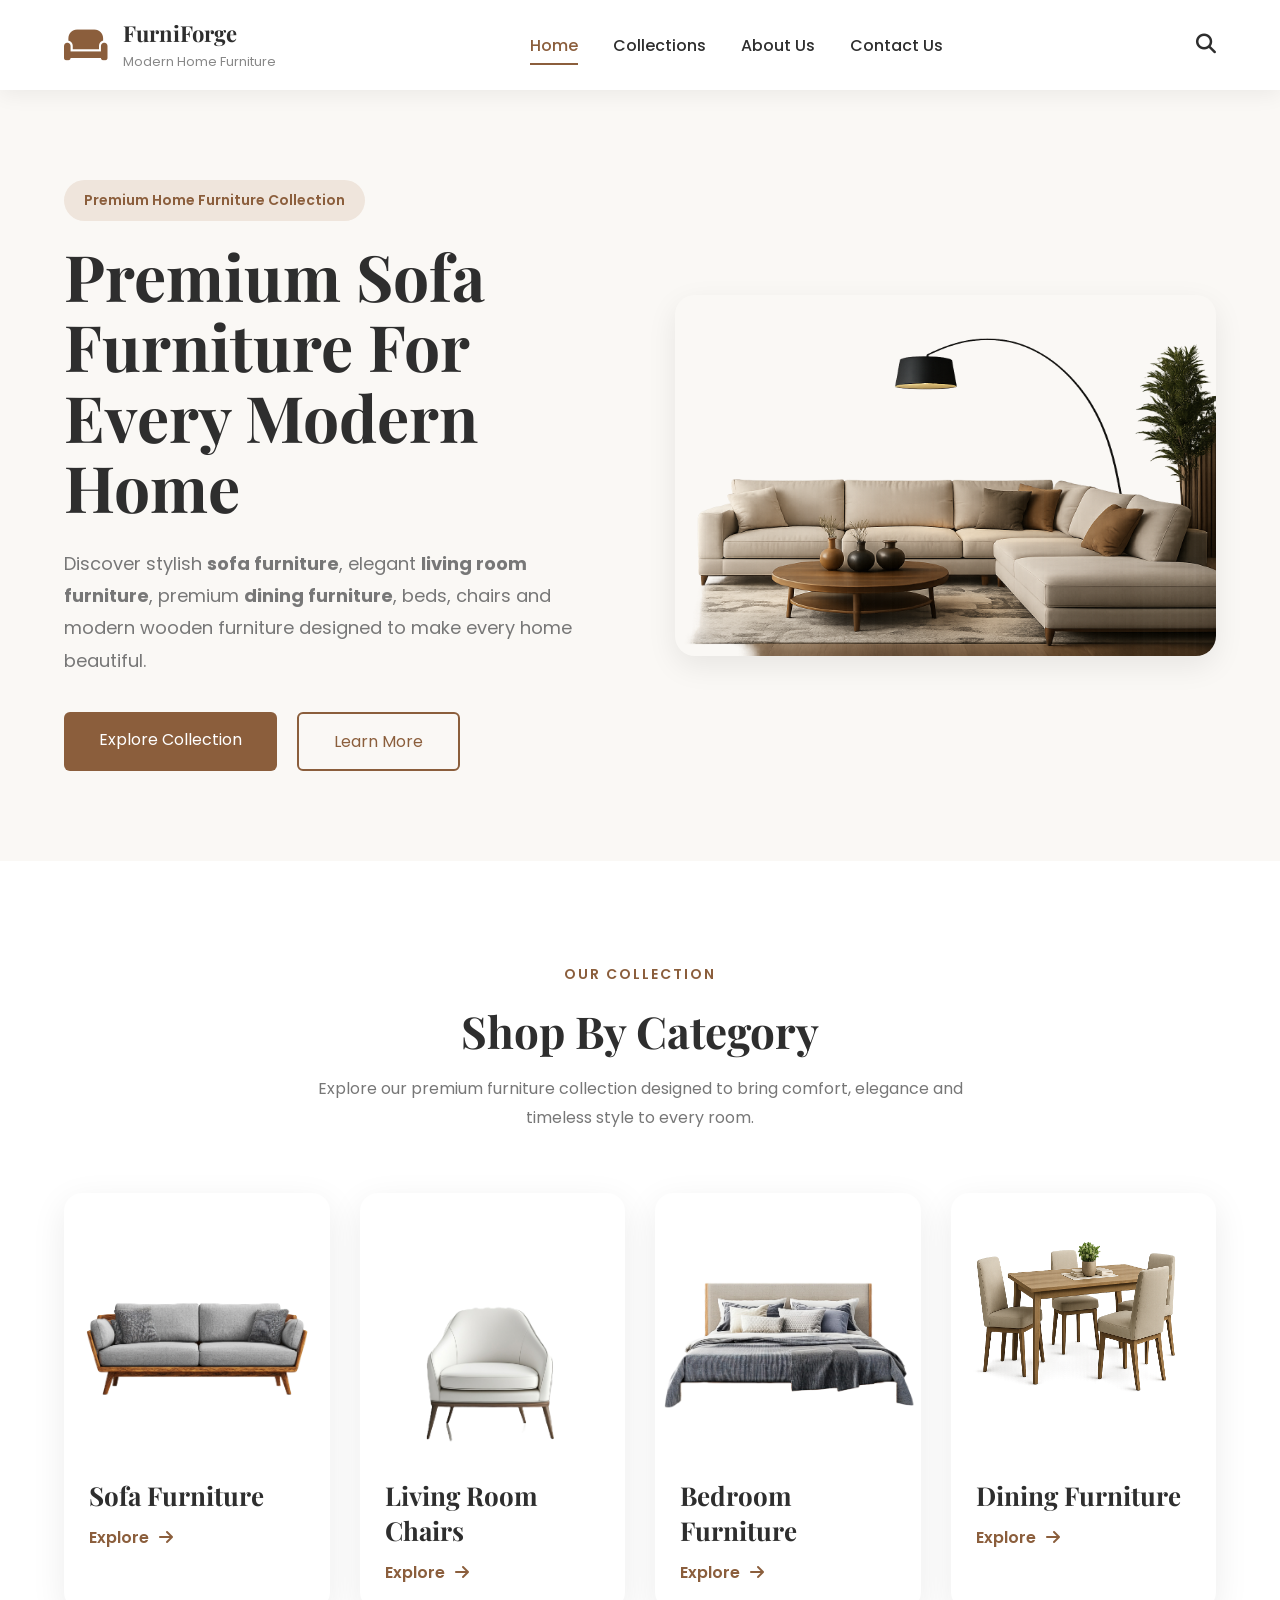
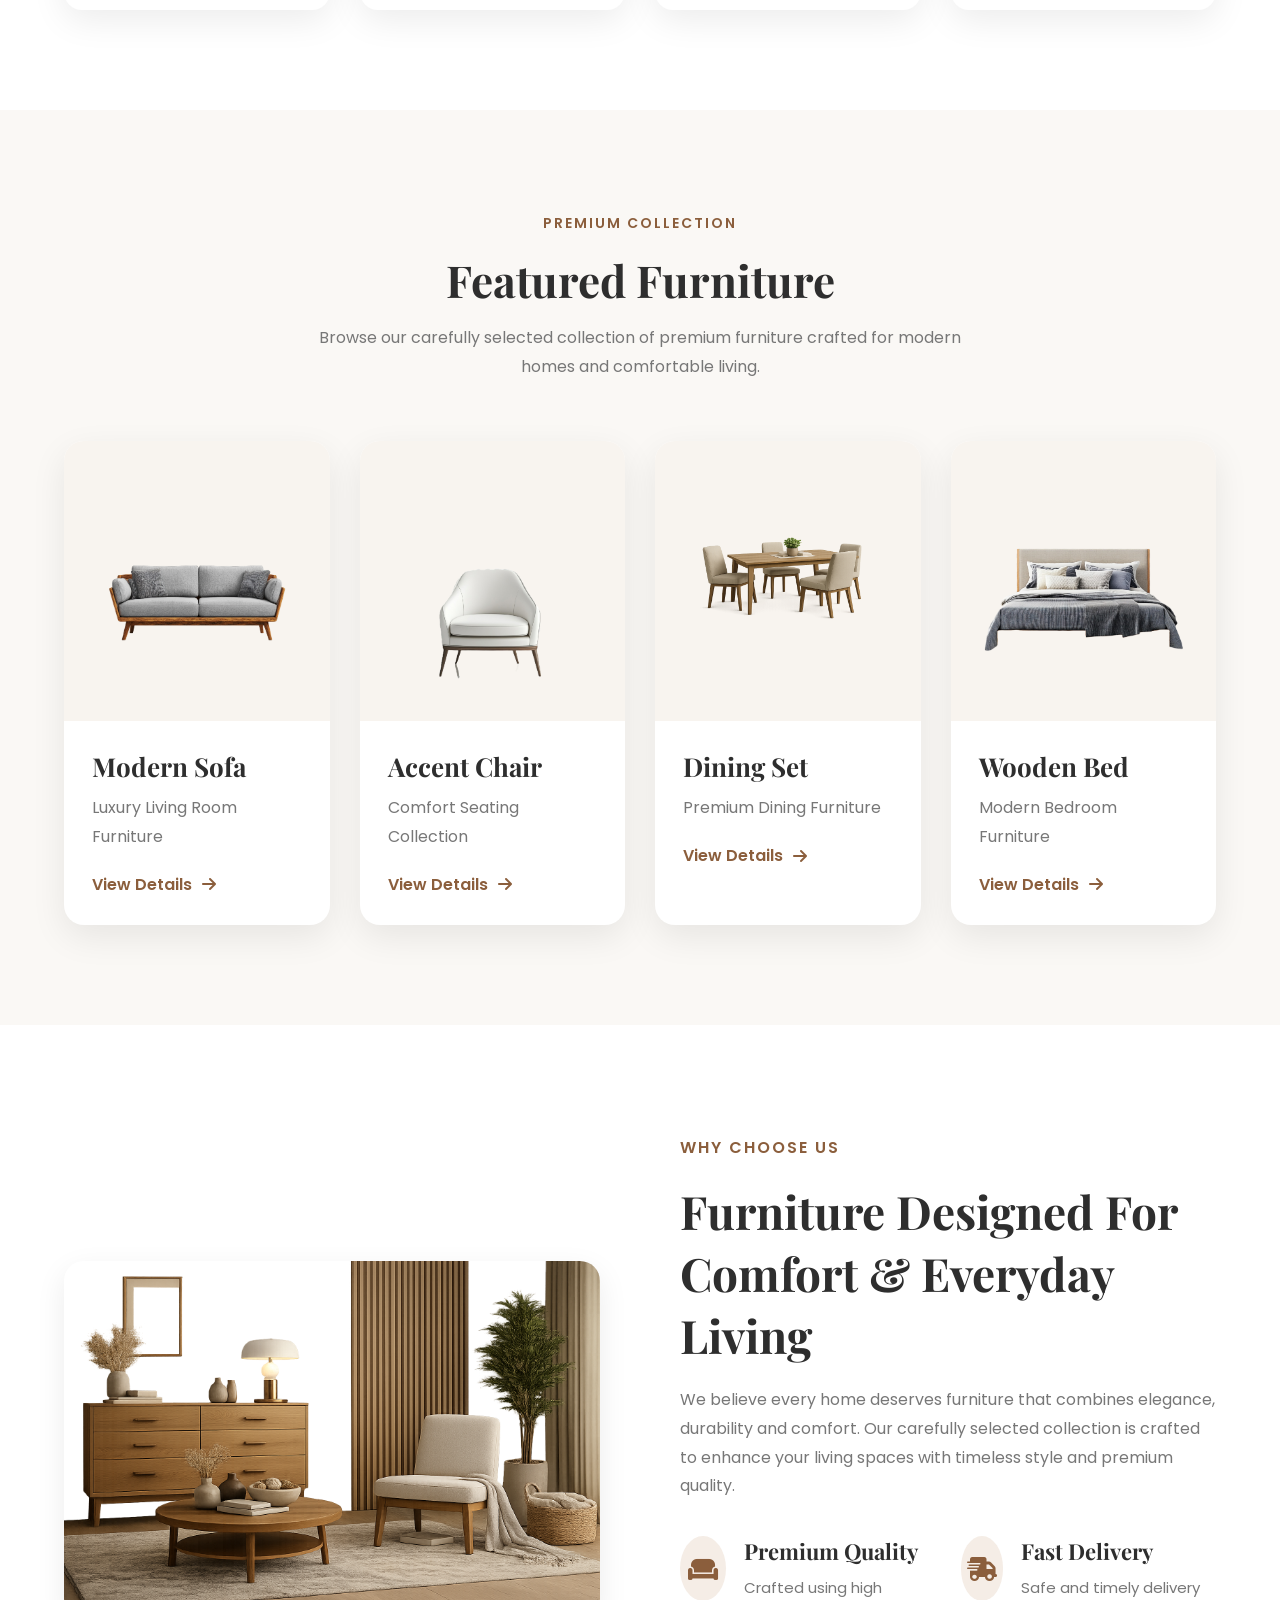
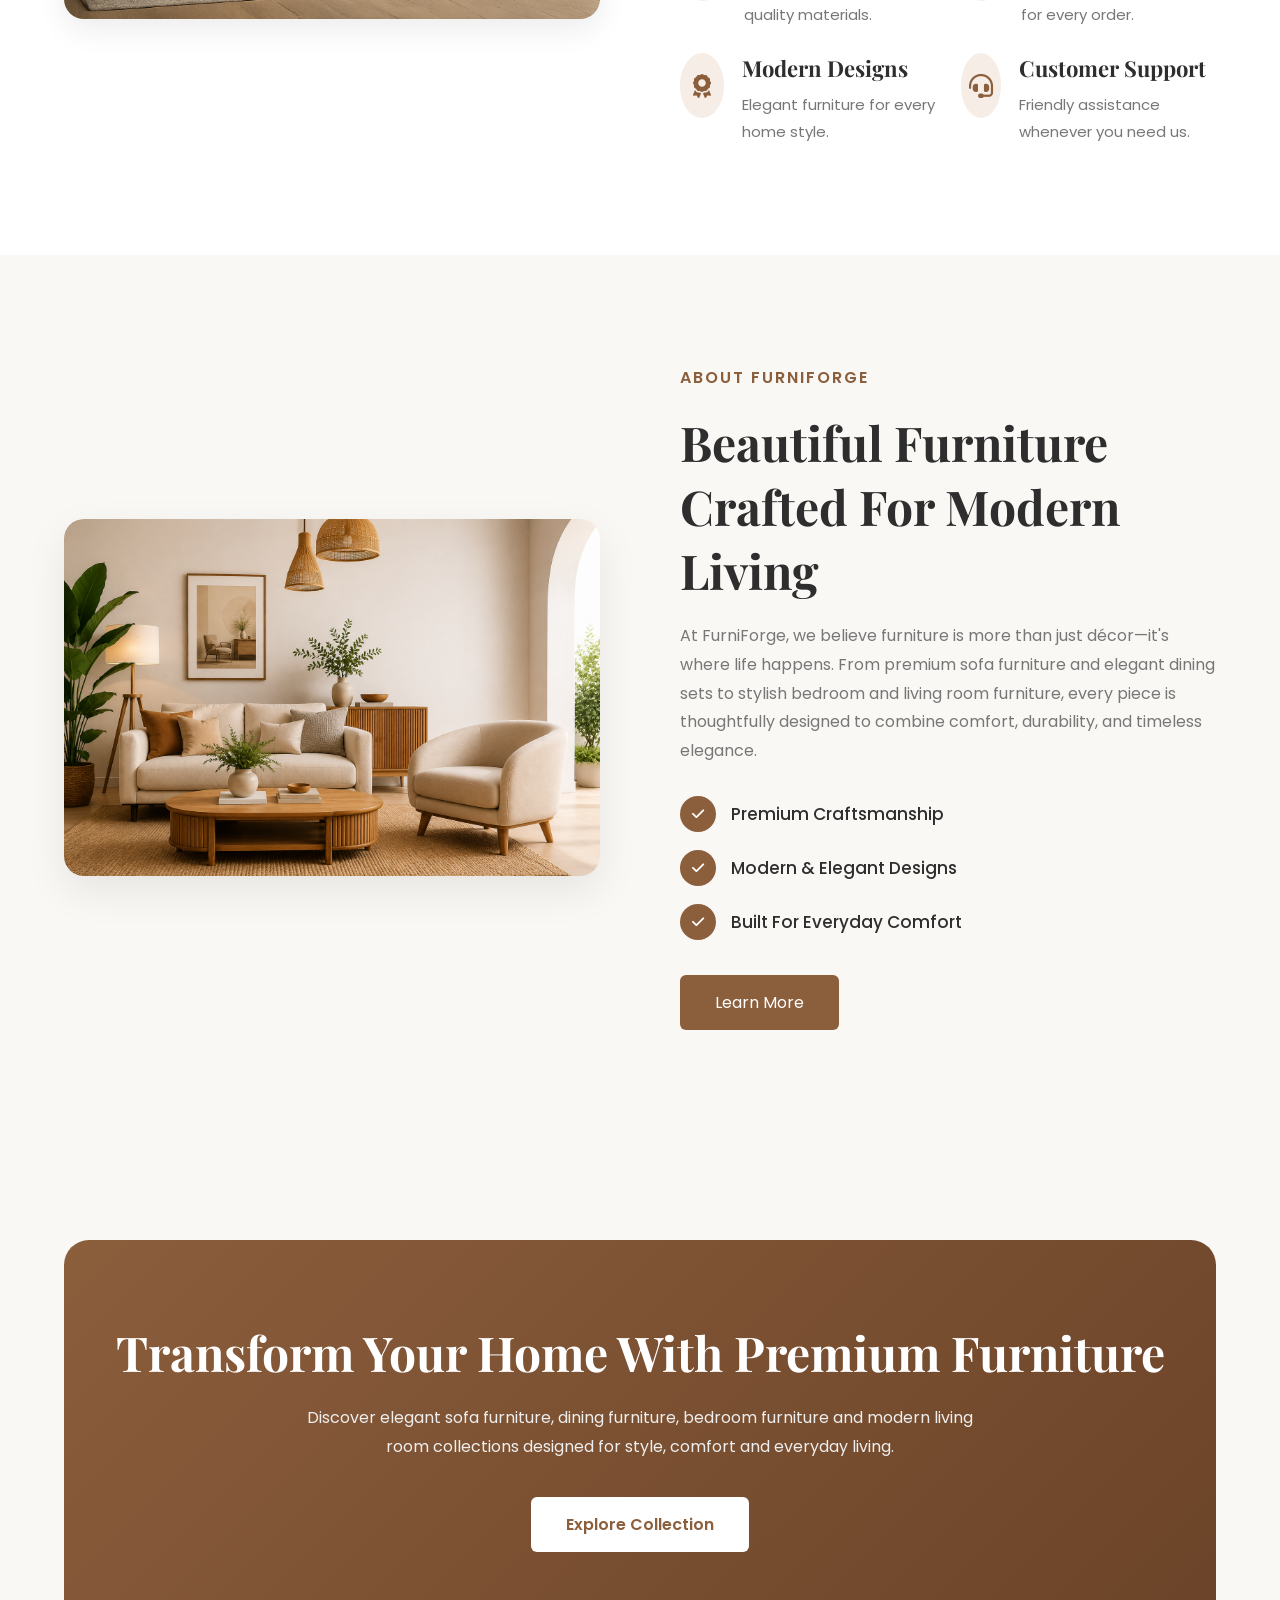
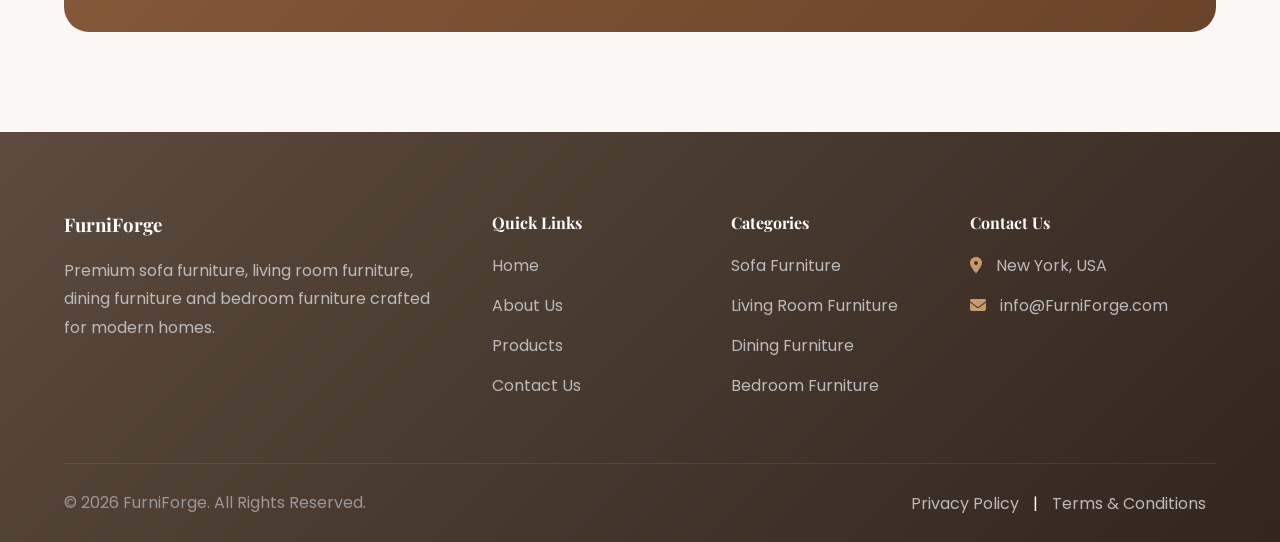
==== commit 7d7041e1: "link removed" ====
--- a/index.html
+++ b/index.html
@@ -109,7 +109,7 @@
             <div class="hero-buttons">
               <a href="#products" class="btn"> Explore Collection </a>
 
-              <a href="about.html" class="btn-outline"> Learn More </a>
+              <a href="#" class="btn-outline"> Learn More </a>
             </div>
           </div>
 
@@ -379,7 +379,7 @@
               </div>
             </div>
 
-            <a href="about.html" class="btn"> Learn More </a>
+            <a href="#about" class="btn"> Learn More </a>
           </div>
         </div>
       </div>
@@ -410,16 +410,6 @@
               Premium sofa furniture, living room furniture, dining furniture and bedroom furniture
               crafted for modern homes.
             </p>
-
-            <!-- <div class="social-icons">
-              <a href="#"><i class="fab fa-facebook-f"></i></a>
-
-              <a href="#"><i class="fab fa-instagram"></i></a>
-
-              <a href="#"><i class="fab fa-linkedin-in"></i></a>
-
-              <a href="#"><i class="fab fa-pinterest-p"></i></a>
-            </div> -->
           </div>
 
           <div class="footer-col">
@@ -428,7 +418,7 @@
             <ul>
               <li><a href="index.html">Home</a></li>
 
-              <li><a href="about.html">About Us</a></li>
+              <li><a href="#">About Us</a></li>
 
               <li><a href="#">Products</a></li>
 
@@ -460,10 +450,6 @@
               </li>
 
               <li>
-                <i class="fa-solid fa-phone"></i>
-              </li>
-
-              <li>
                 <i class="fa-solid fa-envelope"></i>
                 info@FurniForge.com
               </li>
@@ -475,11 +461,11 @@
           <p>© 2026 FurniForge. All Rights Reserved.</p>
 
           <div>
-            <a href="privacy-policy.html">Privacy Policy</a>
+            <a href="#">Privacy Policy</a>
 
             <span>|</span>
 
-            <a href="terms-and-conditions.html">Terms & Conditions</a>
+            <a href="#">Terms & Conditions</a>
           </div>
         </div>
       </div>
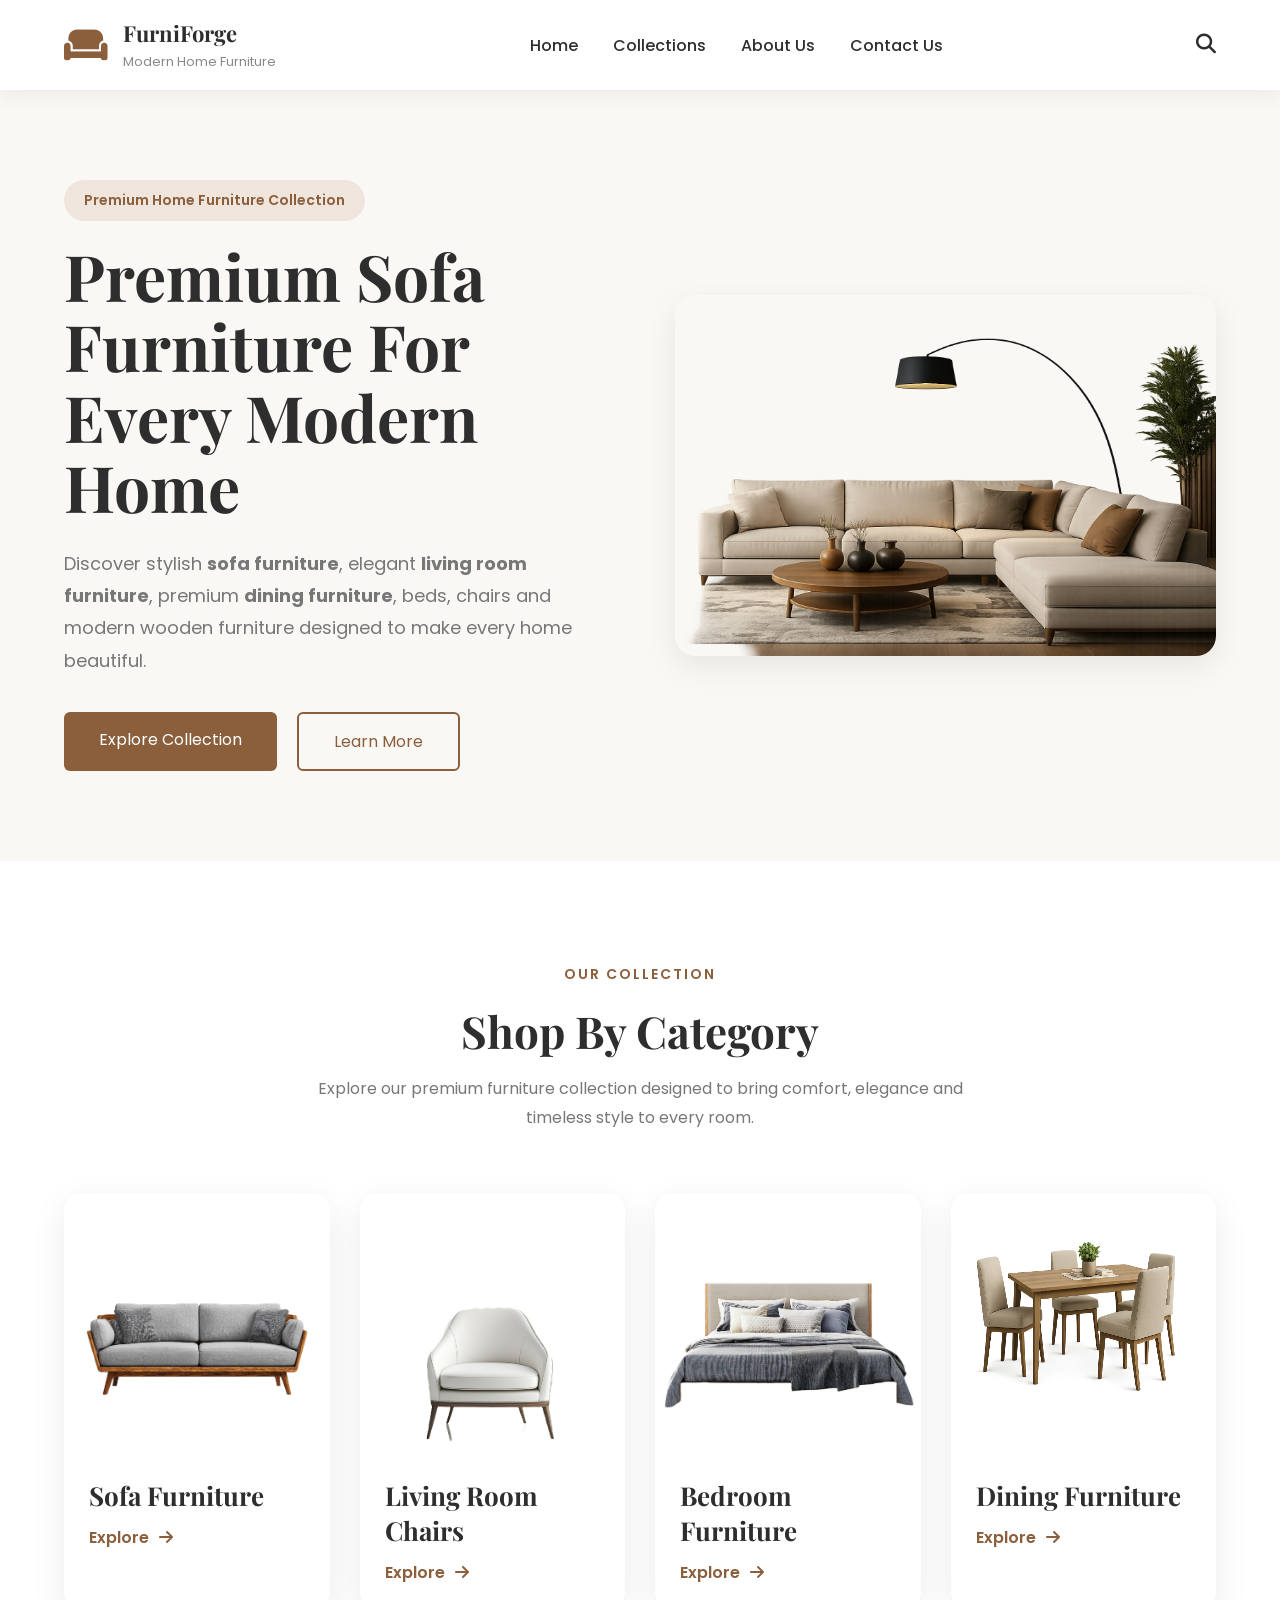
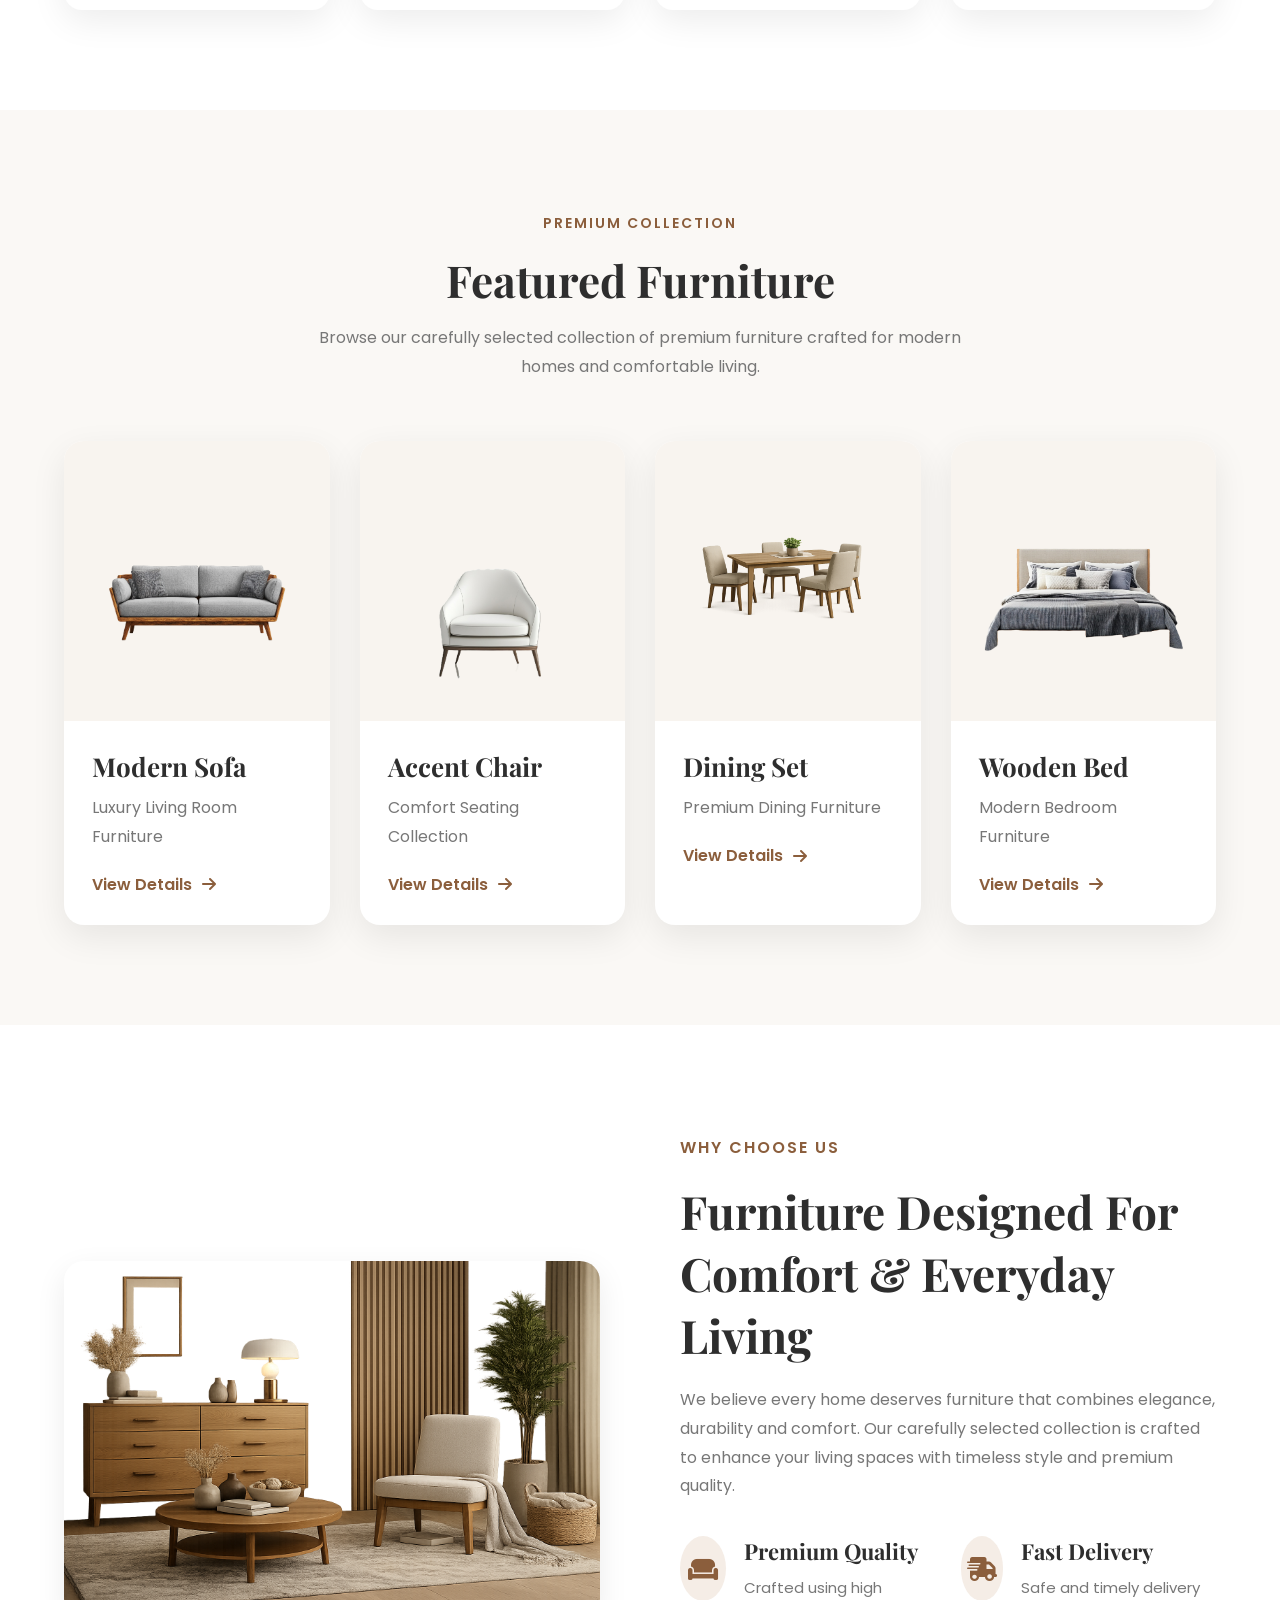
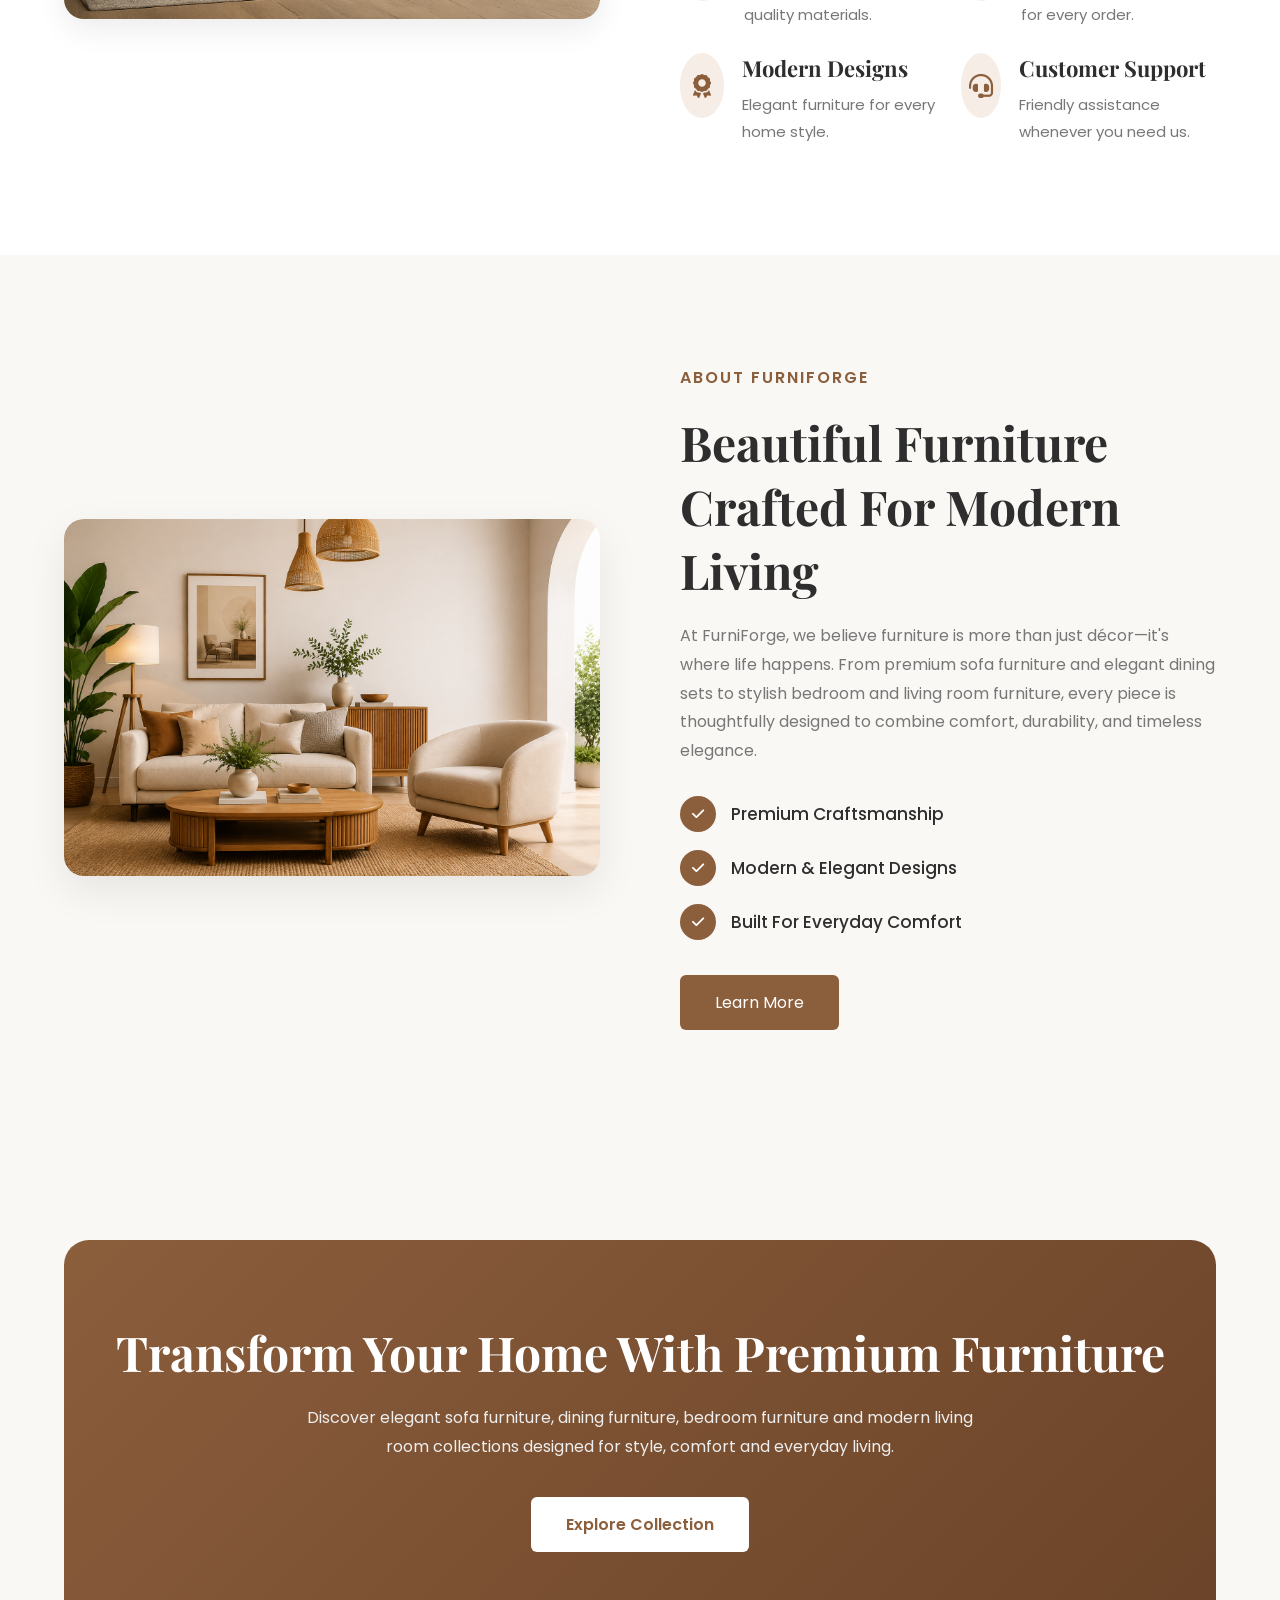
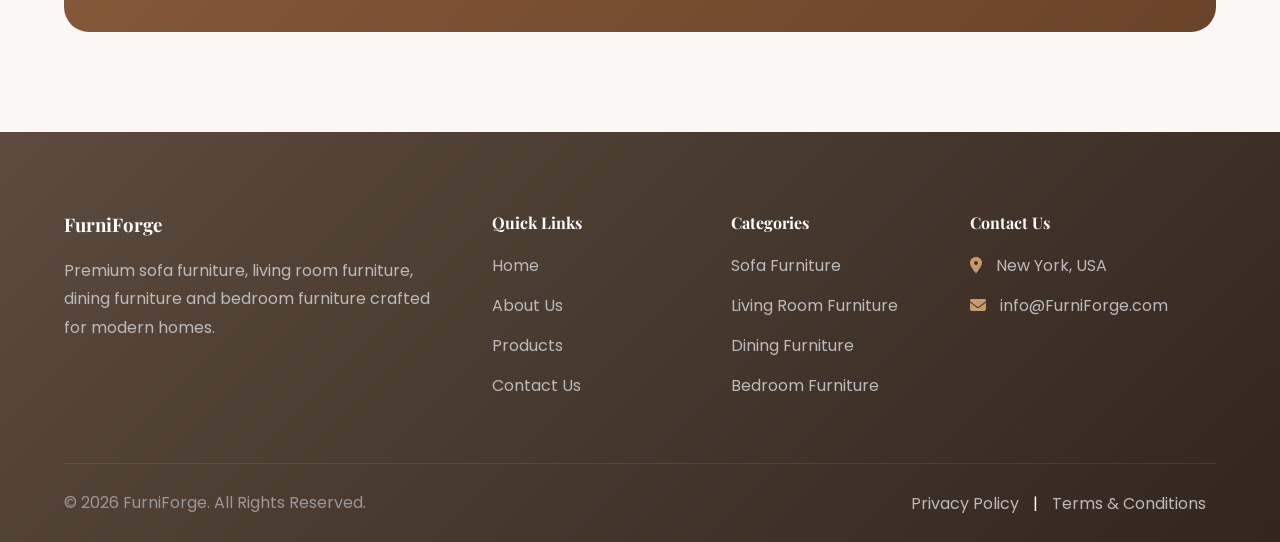
==== commit 77f19575: "about us section" ====
--- a/index.html
+++ b/index.html
@@ -39,6 +39,7 @@
       rel="stylesheet"
       href="https://cdnjs.cloudflare.com/ajax/libs/font-awesome/6.7.2/css/all.min.css"
     />
+    <link rel="icon" type="image/x-icon" href="Assets/favicon.png" />
 
     <link rel="stylesheet" href="CSS/index.css" />
   </head>
@@ -63,7 +64,7 @@
             </div>
 
             <li>
-              <a class="active" href="index.html"> Home </a>
+              <a href="index.html"> Home </a>
             </li>
 
             <li>
@@ -71,7 +72,7 @@
             </li>
 
             <li>
-              <a href="#"> About Us </a>
+              <a href="about.html"> About Us </a>
             </li>
 
             <li>
